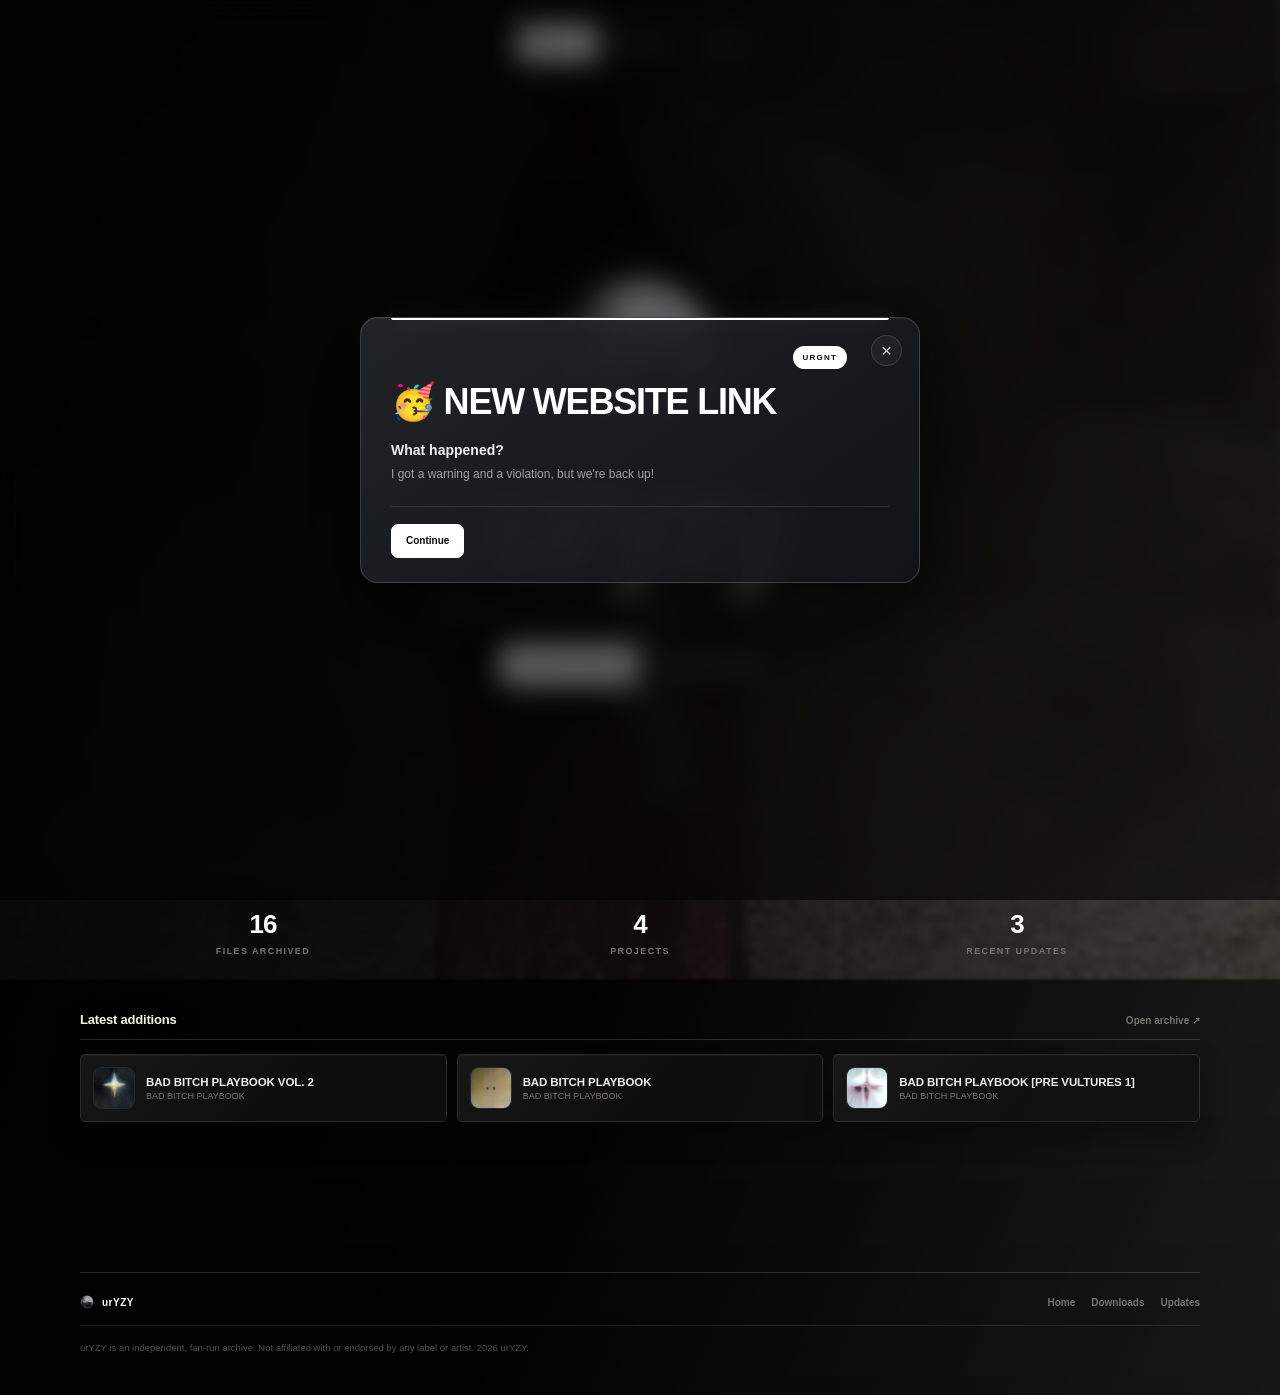
==== index.html @ e657fac7 "HOLD UP HIS WRITING IS FIRE? HOLD UP HIS WRITING IS FIRE?HOLD UP HIS WRITING IS FIRE?HOLD UP HIS WRI" ====
<!DOCTYPE html>
<html lang="en">
<head>
<meta charset="UTF-8">
<meta name="viewport" content="width=device-width,initial-scale=1">
<meta name="theme-color" content="#08090b">
<link rel="icon" type="image/png" href="/assets/NO_CIERTO_BESAME_MAMA.png">
<link rel="stylesheet" href="/theme.css">
<title>urYZY [HOME]</title>

<style>
/* ---- page-specific styles only; everything shared lives in theme.css ---- */

.hero{
  min-height:calc(100vh - var(--container-pad) - 90px);
  display:flex;
  align-items:center;
  justify-content:center;
  text-align:center;
}

.hero-inner{
  display:flex;
  flex-direction:column;
  align-items:center;
}

.logo-wrap{
  position:relative;
  width:170px;
  height:170px;
  display:grid;
  place-items:center;
  margin-bottom:34px;
}

.logo-wrap:before{
  content:"";
  position:absolute;
  width:125px;
  height:70px;
  border-radius:50%;
  background:rgba(255,255,255,.08);
  filter:blur(55px);
}

.logo{
  position:relative;
  z-index:2;
  width:100%;
  height:100%;
  object-fit:contain;
  filter:
    drop-shadow(0 28px 55px rgba(0,0,0,.62))
    drop-shadow(0 0 45px rgba(255,255,255,.055));
  animation:hero-float 6s ease-in-out infinite;
}

@keyframes hero-float{
  0%,100%{transform:translateY(0)}
  50%{transform:translateY(-7px)}
}

h1{
  margin:0;
  font-size:clamp(70px,11vw,126px);
  line-height:.78;
  letter-spacing:-7px;
  font-weight:700;
  text-transform:lowercase;
}

.subtitle{
  max-width:460px;
  margin:20px auto 0;
  color:#aaa69f;
  font-size:14px;
  line-height:1.65;
}

.actions{
  display:flex;
  gap:9px;
  margin-top:28px;
}

/* subtle stat strip beneath the fold — new, but same visual language */
.stats{
  display:grid;
  grid-template-columns:repeat(3,1fr);
  gap:11px;
  margin-top:64px;
  padding-top:34px;
  border-top:1px solid var(--line);
}

.stat{
  text-align:center;
}

.stat-value{
  font-size:26px;
  font-weight:700;
  letter-spacing:-1px;
}

.stat-label{
  margin-top:6px;
  color:var(--dim);
  font-size:9px;
  font-weight:700;
  letter-spacing:1.4px;
  text-transform:uppercase;
}

/* recently added strip */
.recent{
  margin-top:56px;
}

.recent-head{
  display:flex;
  align-items:baseline;
  justify-content:space-between;
  margin-bottom:14px;
}

.recent-title{
  font-size:13px;
  font-weight:700;
  letter-spacing:-.2px;
}

.recent-link{
  color:var(--dim);
  text-decoration:none;
  font-size:10px;
  font-weight:700;
  transition:color var(--dur-fast) ease;
}

.recent-link:hover{
  color:var(--text);
}

.recent-grid{
  display:grid;
  grid-template-columns:repeat(3,minmax(0,1fr));
  gap:10px;
}

.recent-item{
  display:flex;
  align-items:center;
  gap:11px;
  padding:12px;
  text-decoration:none;
  color:inherit;
}

.recent-icon{
  flex:0 0 auto;
  width:42px;
  height:42px;
  display:grid;
  place-items:center;
  border:1px solid rgba(255,255,255,.07);
  border-radius:9px;
  background:#181a1f;
  color:#707680;
  font-size:8px;
  font-weight:700;
  letter-spacing:.5px;
  overflow:hidden;
}

.recent-icon img{
  width:100%;
  height:100%;
  object-fit:cover;
  display:block;
}

.recent-info{
  min-width:0;
}

.recent-name{
  font-size:11.5px;
  font-weight:700;
  letter-spacing:-.1px;
  overflow:hidden;
  text-overflow:ellipsis;
  white-space:nowrap;
}

.recent-tag{
  margin-top:3px;
  color:var(--dim);
  font-size:9px;
}

/* homepage update modal */
.welcome-modal{
  position:fixed;
  inset:0;
  z-index:600;
  display:grid;
  place-items:center;
  padding:24px;
  background:rgba(0,0,0,.58);
  backdrop-filter:blur(14px) saturate(80%);
  -webkit-backdrop-filter:blur(14px) saturate(80%);
  opacity:0;
  visibility:hidden;
  pointer-events:none;
  transition:opacity var(--dur-base) ease,visibility var(--dur-base) ease;
}

.welcome-modal.is-visible{
  opacity:1;
  visibility:visible;
  pointer-events:auto;
}

.welcome-card{
  position:relative;
  width:min(560px,100%);
  padding:28px 30px 24px;
  border:1px solid rgba(255,255,255,.16);
  border-radius:18px;
  background:
    linear-gradient(145deg,rgba(255,255,255,.09),rgba(255,255,255,.025)),
    rgba(13,14,17,.94);
  box-shadow:0 30px 80px rgba(0,0,0,.62),inset 0 1px 0 rgba(255,255,255,.06);
  transform:translateY(12px) scale(.97);
  transition:transform var(--dur-slow) var(--ease-spring);
}

.welcome-card:before{
  content:"";
  position:absolute;
  top:0;
  left:30px;
  right:30px;
  height:2px;
  border-radius:0 0 4px 4px;
  background:#fff;
  box-shadow:0 0 22px rgba(255,255,255,.24);
}

.welcome-modal.is-visible .welcome-card{
  transform:translateY(0) scale(1);
}

.welcome-kicker{
  color:#aeb2b9;
  font-size:9px;
  font-weight:700;
  letter-spacing:2px;
  text-transform:uppercase;
}

.welcome-top{
  display:flex;
  align-items:center;
  justify-content:flex-end;
  gap:12px;
  padding-right:42px;
}

.welcome-badge{
  display:inline-flex;
  align-items:center;
  height:23px;
  padding:0 9px;
  border:1px solid rgba(255,255,255,.2);
  border-radius:999px;
  color:#090a0c;
  background:#fff;
  font-size:8px;
  font-weight:700;
  letter-spacing:1.2px;
}

.welcome-title{
  margin:16px 42px 0 0;
  color:#fff;
  font-size:clamp(28px,5vw,36px);
  line-height:.95;
  letter-spacing:-1.2px;
}

.welcome-copy{
  margin:22px 0 0;
  color:#f0f0f1;
  font-size:14px;
  font-weight:700;
}

.welcome-copy.secondary{
  margin-top:7px;
  color:#9da2ac;
  font-size:12px;
  font-weight:400;
  line-height:1.6;
}

.welcome-divider{
  height:1px;
  margin-top:22px;
  background:rgba(255,255,255,.1);
}

.welcome-footer{
  display:flex;
  align-items:center;
  justify-content:space-between;
  gap:14px;
  margin-top:17px;
}

.welcome-meta{
  color:#666c76;
  font-size:9px;
  font-weight:700;
  letter-spacing:1.1px;
  text-transform:uppercase;
}

.welcome-continue{
  height:34px;
  padding:0 14px;
  border:1px solid #fff;
  border-radius:7px;
  background:#fff;
  color:#080808;
  font-family:Arial,Helvetica,sans-serif;
  font-size:10px;
  font-weight:700;
  cursor:pointer;
  transition:background var(--dur-fast) ease,transform var(--dur-fast) ease;
}

.welcome-continue:hover{
  background:#dcdde0;
  transform:translateY(-1px);
}

.welcome-continue:focus-visible{
  outline:2px solid rgba(255,255,255,.7);
  outline-offset:3px;
}

.welcome-close{
  position:absolute;
  top:17px;
  right:17px;
  width:31px;
  height:31px;
  display:grid;
  place-items:center;
  border:1px solid rgba(255,255,255,.12);
  border-radius:50%;
  background:rgba(255,255,255,.045);
  color:#c9cbd0;
  font-family:Arial,Helvetica,sans-serif;
  font-size:19px;
  line-height:1;
  cursor:pointer;
  transition:background var(--dur-fast) ease,border-color var(--dur-fast) ease,color var(--dur-fast) ease,transform var(--dur-fast) ease;
}

.welcome-close:hover{
  border-color:rgba(255,255,255,.28);
  background:#fff;
  color:#080808;
  transform:rotate(90deg);
}

.welcome-close:focus-visible{
  outline:2px solid rgba(255,255,255,.7);
  outline-offset:3px;
}

@media(prefers-reduced-motion:reduce){
  .welcome-modal,.welcome-card,.welcome-close{
    transition:none;
  }
}

@media(max-width:760px){
  .recent-grid{
    grid-template-columns:1fr;
  }
}

@media(prefers-reduced-motion:reduce){
  .logo{animation:none}
}

@media(max-width:560px){
  .logo-wrap{
    width:125px;
    height:125px;
    margin-bottom:28px;
  }

  h1{
    font-size:58px;
    letter-spacing:-4px;
  }

  .subtitle{
    font-size:11px;
  }

  .actions{
    margin-top:23px;
    width:100%;
    flex-direction:column;
  }

  .actions .btn{
    width:100%;
  }

  .stats{
    margin-top:44px;
    padding-top:26px;
  }

  .stat-value{
    font-size:20px;
  }
}
</style>
</head>

<body data-page="home">

<nav class="nav">
  <div class="nav-slider"></div>
  <a href="/" class="active" data-page="home">Home</a>
  <a href="/downloads" data-page="downloads">Downloads</a>
  <a href="/updates" data-page="updates">Updates</a>
</nav>

<main class="container u-view">

  <section class="hero">
    <div class="hero-inner u-stagger">

      <div class="logo-wrap">
        <img class="logo" src="/assets/LOGO2.png" alt="urYZY" width="170" height="170">
      </div>

      <h1>urYZY</h1>

      <p class="subtitle">
        A living index of releases, recordings, and material from YEEZUS.
      </p>

      <div class="actions">
        <a class="btn primary" href="/downloads" data-page="downloads">
          Explore the archive
        </a>
        <a class="btn" href="/updates" data-page="updates">
          See what changed
        </a>
      </div>

    </div>
  </section>

  <section class="stats u-stagger" id="statsStrip">
    <div class="stat">
      <div class="stat-value" id="statFiles">—</div>
      <div class="stat-label">Files Archived</div>
    </div>
    <div class="stat">
      <div class="stat-value" id="statProjects">—</div>
      <div class="stat-label" id="statProjectsLabel">Projects</div>
    </div>
    <div class="stat">
      <div class="stat-value" id="statUpdates">—</div>
      <div class="stat-label">Recent Updates</div>
    </div>
  </section>

  <section class="recent u-stagger">
    <div class="recent-head">
      <div class="recent-title">Latest additions</div>
      <a class="recent-link" href="/downloads" data-page="downloads">Open archive <span aria-hidden="true">↗</span></a>
    </div>
    <div class="recent-grid" id="recentGrid"></div>
  </section>

</main>

<footer class="site-footer" id="siteFooter"></footer>

<div class="welcome-modal" id="welcomeModal" role="dialog" aria-modal="true" aria-labelledby="welcomeTitle" aria-describedby="welcomeDescription">
  <div class="welcome-card">
    <button class="welcome-close" id="welcomeClose" type="button" aria-label="Close update">&times;</button>
    <div class="welcome-top"><div class="welcome-badge">URGNT</div></div>
    <h2 class="welcome-title" id="welcomeTitle">🥳 NEW WEBSITE LINK</h2>
    <p class="welcome-copy" id="welcomeDescription">What happened?</p>
    <p class="welcome-copy secondary">I got a warning and a violation, but we're back up!</p>
    <div class="welcome-divider"></div>
    <div class="welcome-footer">
      <button class="welcome-continue" id="welcomeContinue" type="button">Continue</button>
    </div>
  </div>
</div>

<div class="route-veil" id="routeVeil">
  <div class="route-veil-ring"></div>
  <img class="route-veil-logo" id="routeVeilLogo" src="/assets/logo.png" alt="">
  <div class="route-veil-bar"><div class="route-veil-bar-fill"></div></div>
</div>

<script>
(function(){
"use strict";

var SHOW_WELCOME_CARD=true;
var welcomeModal=document.getElementById("welcomeModal");
var welcomeClose=document.getElementById("welcomeClose");
var welcomeContinue=document.getElementById("welcomeContinue");

function closeWelcome(){
  if(!welcomeModal)return;
  welcomeModal.classList.remove("is-visible");
  window.setTimeout(function(){welcomeModal.setAttribute("aria-hidden","true");},300);
}

if(welcomeModal&&SHOW_WELCOME_CARD){
  welcomeModal.setAttribute("aria-hidden","false");
  window.requestAnimationFrame(function(){welcomeModal.classList.add("is-visible");});
  welcomeClose.addEventListener("click",closeWelcome);
  welcomeContinue.addEventListener("click",closeWelcome);
  welcomeModal.addEventListener("click",function(event){
    if(event.target===welcomeModal)closeWelcome();
  });
  document.addEventListener("keydown",function(event){
    if(event.key==="Escape")closeWelcome();
  });
}else if(welcomeModal){
  welcomeModal.remove();
}

// same dataset shape as /downloads — kept minimal here since this page
// only needs it for the stat strip + recently-added preview.
var files=[
  {name:"BULLY [EARLY]",icon:"BULLYEARLY.png",project:"BULLY"},
  {name:"BULLY [FIRST]",icon:"BULLY1.png",project:"BULLY"},
  {name:"BULLY [SECOND]",icon:"BULLY2.png",project:"BULLY"},
  {name:"BULLY [THIRD]",icon:"BULLY3.png",project:"BULLY"},
  {name:"BULLY [IRKO]",icon:"NO_CIERTO_BESAME_MAMA.png",project:"BULLY"},
  {name:"BULLY [DIGITAL FIRST]",icon:"BULLYDG.png",project:"BULLY"},
  {name:"BULLY [LISTENING PARTY]",icon:"BULLYLP.png",project:"BULLY"},
  {name:"BULLY [PHYSICAL VERSION]",icon:"BULLYPV.png",project:"BULLY"},
  {name:"CUCK",icon:"CUCK.png",project:"WW3"},
  {name:"IN A PERFECT WORLD",icon:"IAPW.png",project:"WW3"},
  {name:"IN A PERFECT WORLD [EARLY]",icon:"IAPWE.png",project:"WW3"},
  {name:"WW3",icon:"WW3.png",project:"WW3"},
  {name:"WAR",icon:"WAR.jpg",project:"WAR"},
  {name:"BAD BITCH PLAYBOOK [PRE VULTURES 1]",icon:"BADBITCHPLAYBOOKPREVULTURES1.png",project:"BAD BITCH PLAYBOOK"},
  {name:"BAD BITCH PLAYBOOK",icon:"BADBITCHPLAYBOOK.png",project:"BAD BITCH PLAYBOOK"},
  {name:"BAD BITCH PLAYBOOK VOL. 2",icon:"BADBITCHPLAYBOOK2.png",project:"BAD BITCH PLAYBOOK"}
];

function escapeHTML(value){
  return String(value==null?"":value).replace(/[&<>"']/g,function(ch){
    return ({"&":"&amp;","<":"&lt;",">":"&gt;",'"':"&quot;","'":"&#039;"})[ch];
  });
}

var projectCount=new Set(files.map(function(f){return f.project;})).size;

document.getElementById("statFiles").textContent=files.length;
document.getElementById("statProjects").textContent=projectCount;
document.getElementById("statProjectsLabel").textContent=
  projectCount===1?"Project":"Projects";
document.getElementById("statUpdates").textContent=3;

var recent=files.slice(-3).reverse();

document.getElementById("recentGrid").innerHTML=recent.map(function(file){
  return ''+
    '<a class="recent-item surface-card" href="/downloads" data-page="downloads">'+
      '<div class="recent-icon">'+
        '<img src="/assets/'+escapeHTML(file.icon)+'" alt="" '+
          'onerror="this.style.display=\'none\';this.parentElement.textContent=\'ZIP\'">'+
      '</div>'+
      '<div class="recent-info">'+
        '<div class="recent-name">'+escapeHTML(file.name)+'</div>'+
        '<div class="recent-tag">'+escapeHTML(file.project)+'</div>'+
      '</div>'+
    '</a>';
}).join("");
})();
</script>
<script src="/footer.js"></script>
<script src="/transitions.js"></script>
<script src="/ambient-background.js"></script>
</body>
</html>
---- theme.css ----
/* ==========================================================================
  urYZY — shared theme
  Archive interface shared by every page.
   ========================================================================== */

@font-face{
  font-family:Yeezy;
  src:url("/fonts/yeezy_tstar-regular-webfont.woff") format("woff");
  font-weight:400;
  font-display:swap;
}
@font-face{
  font-family:Yeezy;
  src:url("/fonts/yeezy_tstar-bold-webfont.woff") format("woff");
  font-weight:700;
  font-display:swap;
}

@font-face{
  font-family:AwesomePolar;
  src:url("/assets/AwesomeBi_polar-Regular.otf") format("opentype");
  font-weight:400;
  font-display:swap;
}

@font-face{
  font-family:OldEnglish;
  src:local("Old English Text MT"),local("UnifrakturCook");
  font-weight:400;
}

:root{
  /* — core palette (unchanged) — */
  --bg:#08090b;
  --surface:#101216;
  --surface2:#15171c;
  --line:rgba(255,255,255,.075);
  --line-strong:rgba(255,255,255,.14);
  --text:#f5f5f6;
  --muted:#858b95;
  --dim:#5e646e;
  --dimmer:#4a4f57;

  /* — derived tokens, used consistently everywhere now — */
  --radius-sm:7px;
  --radius-md:10px;
  --radius-lg:14px;
  --radius-xl:18px;

  --ease-out:cubic-bezier(.16,1,.3,1);
  --ease-in-out:cubic-bezier(.65,0,.35,1);
  --ease-spring:cubic-bezier(.22,1,.36,1);

  --dur-fast:.18s;
  --dur-base:.28s;
  --dur-slow:.5s;

  --shadow-sm:0 8px 24px rgba(0,0,0,.28);
  --shadow-md:0 20px 45px rgba(0,0,0,.32);
  --shadow-lg:0 30px 70px rgba(0,0,0,.45);

  --nav-h:47px;
  --container-pad:145px;

  color-scheme:dark;
}

*,*:before,*:after{
  box-sizing:border-box;
}

html{
  scroll-behavior:smooth;
}

html,body{
  height:100%;
}

body{
  margin:0;
  min-height:100vh;
  background:
    radial-gradient(circle at 50% -15%,rgba(255,255,255,.07),transparent 32rem),
    radial-gradient(circle at 0 60%,rgba(255,255,255,.018),transparent 28rem),
    radial-gradient(circle at 100% 75%,rgba(255,255,255,.015),transparent 30rem),
    var(--bg);
  color:var(--text);
  font-family:Arial,Helvetica,sans-serif;
  -webkit-font-smoothing:antialiased;
  -moz-osx-font-smoothing:grayscale;
}

/* faint grid backdrop, shared across all pages */
body:before{
  content:"";
  position:fixed;
  inset:0;
  pointer-events:none;
  z-index:0;
  background:
    linear-gradient(rgba(255,255,255,.012) 1px,transparent 1px),
    linear-gradient(90deg,rgba(255,255,255,.012) 1px,transparent 1px);
  background-size:80px 80px;
  mask-image:linear-gradient(to bottom,rgba(0,0,0,.7),transparent 76%);
  -webkit-mask-image:linear-gradient(to bottom,rgba(0,0,0,.7),transparent 76%);
  opacity:.3;
}

body:after{
  content:"";
  position:fixed;
  inset:-12%;
  z-index:0;
  pointer-events:none;
  background:
    radial-gradient(circle at 18% 26%,rgba(255,255,255,.035),transparent 24%),
    radial-gradient(circle at 82% 72%,rgba(132,116,95,.035),transparent 28%);
  opacity:.8;
  transform:translate3d(0,0,0) scale(1);
  animation:ambient-drift 24s var(--ease-in-out) infinite alternate;
  will-change:transform;
}

.ambient-art{
  position:fixed;
  inset:-5%;
  z-index:0;
  pointer-events:none;
  opacity:0;
  background-position:center;
  background-size:cover;
  background-repeat:no-repeat;
  filter:grayscale(.55) saturate(.72) contrast(.92) blur(1px);
  transform:scale(1.04);
  transition:opacity 1.8s var(--ease-in-out),filter 1.8s ease;
  will-change:opacity;
}

.ambient-art.is-ready.is-current{
  opacity:.34;
}

.ambient-art.is-current{
  animation:ambient-art-breathe 12s var(--ease-in-out) both;
}

@keyframes ambient-art-breathe{
  from{transform:scale(1.04) translate3d(-.5%,0,0);}
  to{transform:scale(1.08) translate3d(.5%,-.5%,0);}
}

@keyframes ambient-drift{
  from{transform:translate3d(-1.5%,1%,0) scale(1);}
  to{transform:translate3d(1.5%,-1%,0) scale(1.04);}
}

/* ==========================================================================
   Page entrance choreography
   .u-view is the single element that fades/scales in per page.
   Driven by JS adding [data-state] — see transitions.js
   ========================================================================== */

.u-view{
  opacity:0;
  transform:translateY(10px) scale(.99);
}

body[data-state="enter"] .u-view{
  transition:
    opacity var(--dur-slow) var(--ease-out),
    transform var(--dur-slow) var(--ease-out);
}

body[data-state="ready"] .u-view,
body[data-state="enter"].is-in .u-view{
  opacity:1;
  transform:translateY(0) scale(1);
}

body[data-state="leave"] .u-view{
  transition:
    opacity var(--dur-base) var(--ease-in-out),
    transform var(--dur-base) var(--ease-in-out);
  opacity:0;
  transform:translateY(-6px) scale(.985);
}

/* stagger children of .u-view that opt in */
.u-stagger > *{
  opacity:0;
  transform:translateY(8px);
  transition:
    opacity var(--dur-slow) var(--ease-out),
    transform var(--dur-slow) var(--ease-out);
}
body.is-in .u-stagger > *{
  opacity:1;
  transform:translateY(0);
}
.u-stagger > *:nth-child(1){transition-delay:.02s}
.u-stagger > *:nth-child(2){transition-delay:.07s}
.u-stagger > *:nth-child(3){transition-delay:.12s}
.u-stagger > *:nth-child(4){transition-delay:.17s}
.u-stagger > *:nth-child(5){transition-delay:.22s}
.u-stagger > *:nth-child(n+6){transition-delay:.26s}

@media(prefers-reduced-motion:reduce){
  .u-view,.u-stagger > *{
    transition:none !important;
    opacity:1 !important;
    transform:none !important;
  }
}

/* ==========================================================================
   Nav — identical on every page
   ========================================================================== */

.nav{
  position:fixed;
  top:20px;
  left:50%;
  z-index:200;
  transform:translateX(-50%);
  display:flex;
  gap:3px;
  padding:5px;
  border:1px solid rgba(255,255,255,.085);
  border-radius:var(--radius-lg);
  background:rgba(12,13,16,.78);
  backdrop-filter:blur(24px) saturate(150%);
  -webkit-backdrop-filter:blur(24px) saturate(150%);
  box-shadow:var(--shadow-sm),inset 0 1px 0 rgba(255,255,255,.035);
}

.nav-slider{
  position:absolute;
  top:5px;
  bottom:5px;
  left:-6px;
  width:0;
  border-radius:9px;
  background:rgba(255,255,255,.095);
  transition:transform var(--dur-base) var(--ease-spring),width var(--dur-base) var(--ease-spring);
  pointer-events:none;
}

.nav a{
  position:relative;
  z-index:2;
  height:35px;
  min-width:78px;
  display:flex;
  align-items:center;
  justify-content:center;
  padding:0 14px;
  border-radius:9px;
  color:#747a84;
  text-decoration:none;
  font-size:12px;
  font-weight:700;
  transition:color var(--dur-fast) ease;
  -webkit-tap-highlight-color:transparent;
}

.nav a:hover{
  color:#fff;
}

.nav a.active{
  color:#fff;
}

.nav a:active{
  transform:scale(.95);
}

/* ==========================================================================
   Shared layout primitives
   ========================================================================== */

.container{
  position:relative;
  z-index:1;
  width:min(1120px,calc(100% - 36px));
  margin:auto;
  padding:var(--container-pad) 0 90px;
}

.kicker{
  margin-bottom:12px;
  color:#686e77;
  font-size:9px;
  font-weight:700;
  letter-spacing:2px;
  text-transform:uppercase;
}

/* buttons */
.btn{
  height:42px;
  display:inline-flex;
  align-items:center;
  justify-content:center;
  gap:7px;
  padding:0 17px;
  border:1px solid rgba(255,255,255,.11);
  border-radius:var(--radius-md);
  background:rgba(255,255,255,.035);
  color:#d8d9dc;
  text-decoration:none;
  font-family:inherit;
  font-size:11px;
  font-weight:700;
  cursor:pointer;
  transition:
    transform var(--dur-fast) var(--ease-out),
    background var(--dur-fast) ease,
    border-color var(--dur-fast) ease,
    box-shadow var(--dur-fast) ease;
}

.btn:hover{
  transform:translateY(-2px);
  background:rgba(255,255,255,.08);
  border-color:rgba(255,255,255,.2);
  box-shadow:var(--shadow-sm);
}

.btn:active{
  transform:translateY(0) scale(.97);
}

.btn.primary{
  background:#e7e7e9;
  border-color:#e7e7e9;
  color:#090a0c;
}

.btn.primary:hover{
  background:#fff;
  border-color:#fff;
}

/* card surface used by file rows / update rows / anything boxed */
.surface-card{
  position:relative;
  border:1px solid var(--line);
  border-radius:var(--radius-lg);
  background:
    linear-gradient(145deg,rgba(255,255,255,.026),rgba(255,255,255,.006)),
    var(--surface);
  transition:
    transform var(--dur-base) var(--ease-spring),
    border-color var(--dur-fast) ease,
    background var(--dur-fast) ease,
    box-shadow var(--dur-base) ease;
}

.surface-card:hover{
  transform:translateY(-3px);
  border-color:rgba(255,255,255,.14);
  background:
    linear-gradient(145deg,rgba(255,255,255,.04),rgba(255,255,255,.008)),
    var(--surface2);
  box-shadow:var(--shadow-md);
}

/* ==========================================================================
   Route transition overlay — logo-morph cross fade
   ========================================================================== */

.route-veil{
  position:fixed;
  inset:0;
  z-index:999;
  display:flex;
  align-items:center;
  justify-content:center;
  background:var(--bg);
  opacity:0;
  visibility:hidden;
  pointer-events:none;
}

.route-veil.is-active{
  opacity:1;
  visibility:visible;
  pointer-events:auto;
}

.route-veil-logo{
  width:min(220px,46vw);
  height:min(220px,46vw);
  object-fit:contain;
  opacity:0;
  transform:scale(.8) translateY(6px);
  filter:
    drop-shadow(0 28px 55px rgba(0,0,0,.65))
    drop-shadow(0 0 55px rgba(255,255,255,.07));
}

.route-veil.is-shown .route-veil-logo{
  opacity:1;
  transform:scale(1) translateY(0);
  transition:
    opacity .4s var(--ease-out),
    transform .55s var(--ease-spring);
}

.route-veil.is-fading .route-veil-logo{
  opacity:0;
  transform:scale(1.06) translateY(-4px);
  transition:
    opacity .32s var(--ease-in-out),
    transform .4s var(--ease-in-out);
}

.route-veil-ring{
  position:absolute;
  width:min(260px,52vw);
  height:min(260px,52vw);
  border-radius:50%;
  border:1px solid rgba(255,255,255,.08);
  opacity:0;
  transform:scale(.6);
}

.route-veil.is-shown .route-veil-ring{
  opacity:1;
  transform:scale(1);
  transition:
    opacity .5s var(--ease-out) .05s,
    transform .7s var(--ease-spring) .05s;
}

.route-veil-bar{
  position:absolute;
  bottom:calc(50% - min(220px,46vw)/2 - 30px);
  left:50%;
  transform:translateX(-50%);
  width:120px;
  height:2px;
  border-radius:2px;
  background:rgba(255,255,255,.08);
  overflow:hidden;
}

.route-veil-bar-fill{
  height:100%;
  width:0%;
  background:rgba(255,255,255,.75);
  border-radius:2px;
  transition:width .78s var(--ease-in-out);
}

.route-veil.is-shown .route-veil-bar-fill{
  width:100%;
}

@media(prefers-reduced-motion:reduce){
  body:after,
  .ambient-art,
  .route-veil,.route-veil-logo,.route-veil-ring,.route-veil-bar-fill{
    transition:none !important;
  }
}

/* ==========================================================================
   Toast
   ========================================================================== */

.toast{
  position:fixed;
  left:50%;
  bottom:25px;
  z-index:500;
  transform:translate(-50%,20px);
  display:flex;
  align-items:center;
  gap:8px;
  padding:11px 16px;
  border:1px solid rgba(255,255,255,.1);
  border-radius:var(--radius-md);
  background:rgba(15,16,20,.9);
  backdrop-filter:blur(20px);
  -webkit-backdrop-filter:blur(20px);
  box-shadow:var(--shadow-md);
  color:#eee;
  font-size:11px;
  font-weight:700;
  opacity:0;
  visibility:hidden;
  pointer-events:none;
  transition:
    opacity var(--dur-base) ease,
    transform var(--dur-slow) var(--ease-spring),
    visibility var(--dur-base) ease;
}

.toast.show{
  opacity:1;
  visibility:visible;
  transform:translate(-50%,0);
}

/* ==========================================================================
   Focus states — keyboard accessibility across nav, buttons, chips, cards
   ========================================================================== */

.nav a:focus-visible,
.btn:focus-visible,
.chip:focus-visible,
.sort-select:focus-visible,
.download:focus-visible,
.share:focus-visible,
.showmore:focus-visible,
input:focus-visible{
  outline:2px solid rgba(255,255,255,.55);
  outline-offset:2px;
  border-radius:8px;
}

a:focus:not(:focus-visible),
button:focus:not(:focus-visible){
  outline:none;
}

/* ==========================================================================
   Footer — shared across all pages
   ========================================================================== */

.site-footer{
  position:relative;
  z-index:1;
  width:min(1120px,calc(100% - 36px));
  margin:60px auto 0;
  padding:22px 0 40px;
  border-top:1px solid var(--line);
  display:flex;
  align-items:center;
  justify-content:space-between;
  gap:16px;
  flex-wrap:wrap;
  color:var(--dim);
  font-size:10px;
}

.site-footer .foot-brand{
  display:flex;
  align-items:center;
  gap:8px;
  font-weight:700;
  letter-spacing:.5px;
  color:var(--muted);
}

.site-footer .foot-dot{
  width:5px;
  height:5px;
  border-radius:50%;
  background:#4c525b;
}

.site-footer .foot-links{
  display:flex;
  gap:16px;
}

.site-footer .foot-links a{
  color:var(--dim);
  text-decoration:none;
  font-weight:700;
  transition:color var(--dur-fast) ease;
}

.site-footer .foot-links a:hover{
  color:var(--text);
}

.site-footer .foot-disclaimer{
  width:100%;
  padding-top:14px;
  border-top:1px solid var(--line);
  color:var(--dimmer);
  font-size:9.5px;
  line-height:1.6;
}

@media(max-width:560px){
  .site-footer{
    padding:18px 0 32px;
    font-size:9.5px;
  }
}

/* ==========================================================================
   Responsive shared rules
   ========================================================================== */

@media(max-width:560px){
  :root{
    --container-pad:105px;
  }

  .nav{
    top:12px;
  }

  .nav a{
    height:33px;
    min-width:70px;
    padding:0 10px;
    font-size:11px;
  }

  .container{
    width:calc(100% - 24px);
  }

  .nav{
    max-width:calc(100% - 24px);
    overflow-x:auto;
    scrollbar-width:none;
  }

  .nav::-webkit-scrollbar{
    display:none;
  }

  .btn{
    height:39px;
    padding:0 14px;
  }
}

/* BULLY archive direction */
:root{
  --bg:#080808;
  --surface:rgba(18,18,18,.86);
  --surface2:rgba(28,28,28,.92);
  --line:rgba(255,255,255,.1);
  --line-strong:rgba(255,255,255,.2);
  --text:#f0eee8;
  --muted:#a7a39d;
  --dim:#77736d;
  --dimmer:#55514c;
  --accent:#fff;
  --accent-soft:rgba(255,255,255,.08);
  --shadow-sm:0 10px 28px rgba(0,0,0,.42);
  --shadow-md:0 22px 48px rgba(0,0,0,.58);
  color-scheme:dark;
}

body{
  background:
    linear-gradient(112deg,rgba(0,0,0,.98) 0%,rgba(0,0,0,.8) 40%,rgba(255,255,255,.08) 100%),
    linear-gradient(180deg,rgba(0,0,0,.18),rgba(0,0,0,.94)),
    url("/assets/BULLYLP.png") center / cover fixed;
}

body:before{
  background:
    linear-gradient(rgba(255,255,255,.018) 1px,transparent 1px),
    linear-gradient(90deg,rgba(255,255,255,.018) 1px,transparent 1px);
  background-size:72px 72px;
  opacity:.38;
  mask-image:linear-gradient(to bottom,rgba(0,0,0,.75),transparent 84%);
  -webkit-mask-image:linear-gradient(to bottom,rgba(0,0,0,.75),transparent 84%);
}

body:after{
  display:none;
}

.nav{
  border-color:rgba(255,255,255,.18);
  border-radius:5px;
  background:rgba(9,13,8,.86);
  box-shadow:0 12px 30px rgba(0,0,0,.48),inset 0 1px 0 rgba(255,255,255,.06);
}

.nav-slider{
  left:5px;
  border-radius:2px;
  background:#fff;
  box-shadow:0 0 24px rgba(255,255,255,.16);
}

.nav a{
  border-radius:2px;
  color:#85817b;
  font-family:Arial,Helvetica,sans-serif;
}

.nav a:hover,
.nav a.active{
  color:#080808;
}

.container h1,
.container h2,
.heading h1,
.page-title,
.recent-title,
.stat-value{
  font-family:Arial,Helvetica,sans-serif;
  color:#f4f5e9;
  text-shadow:0 5px 25px rgba(0,0,0,.55);
}

.hero h1,
.site-footer .foot-brand{
  font-family:Arial,Helvetica,sans-serif;
}

.hero h1{
  font-size:clamp(70px,11vw,126px);
  letter-spacing:-7px;
  line-height:.78;
  text-transform:lowercase;
}

.hero .kicker{
  display:inline-flex;
  align-items:center;
  gap:8px;
  color:#fff;
  letter-spacing:2.6px;
}

.hero .kicker:before{
  content:"";
  width:22px;
  height:1px;
  background:#fff;
  box-shadow:0 0 12px rgba(255,255,255,.4);
}

.kicker{
  color:#fff;
}

.btn,
.chip,
.sort-select,
.search input,
.showmore{
  border-color:rgba(255,255,255,.14);
  border-radius:3px;
  background:rgba(20,20,20,.8);
  color:#dedbd4;
  font-family:Arial,Helvetica,sans-serif;
}

.btn:hover,
.chip:hover,
.sort-select:hover,
.search input:focus,
.showmore:hover{
  border-color:rgba(255,255,255,.72);
  background:rgba(255,255,255,.12);
  color:#fff;
}

.btn.primary,
.chip.active{
  border-color:#fff;
  background:#fff;
  color:#080808;
  box-shadow:0 0 0 4px rgba(255,255,255,.08),0 10px 28px rgba(0,0,0,.28);
}

.btn.primary:hover,
.chip.active:hover{
  border-color:#fff;
  background:#fff;
  color:#080808;
}

.surface-card{
  border-color:rgba(255,255,255,.11);
  border-radius:5px;
  background:
    linear-gradient(135deg,rgba(255,255,255,.035),transparent 55%),
    rgba(17,17,17,.88);
  box-shadow:0 12px 30px rgba(0,0,0,.3),inset 0 1px 0 rgba(255,255,255,.035);
  backdrop-filter:none;
  -webkit-backdrop-filter:none;
}

.surface-card:hover{
  border-color:rgba(255,255,255,.55);
  background:
    linear-gradient(135deg,rgba(255,255,255,.1),transparent 55%),
    rgba(25,25,25,.94);
  box-shadow:0 18px 42px rgba(0,0,0,.48);
}

.heading,
.page-head{
  border-bottom-color:rgba(255,255,255,.14);
}

.heading-logo,
.logo-area img{
  filter:grayscale(1) contrast(1.2) drop-shadow(0 18px 32px rgba(0,0,0,.65));
}

.icon,
.recent-icon{
  border-color:rgba(255,255,255,.12);
  border-radius:3px;
  background:#0d0d0d;
}

.name,
.update-title,
.recent-name{
  color:#f0eee8;
  font-family:Arial,Helvetica,sans-serif;
}

.description,
.update-description,
.page-subtitle,
.subtitle{
  color:#aaa69f;
}

.stats{
  border-top-color:rgba(255,255,255,.18);
}

.stat-value{
  color:#fff;
}

.recent-head{
  border-bottom:1px solid rgba(255,255,255,.16);
  padding-bottom:12px;
}

.recent-link{
  color:#fff;
}

.recent-icon{
  box-shadow:inset 0 0 0 1px rgba(255,255,255,.08);
}

.type,
.update-tag,
.li-tag{
  border-color:rgba(255,255,255,.25);
  border-radius:3px;
  background:var(--accent-soft);
  color:#f4f4f1;
}

.download,
.share{
  border-radius:3px;
  font-family:Arial,Helvetica,sans-serif;
}

.download{
  border-color:#fff;
  background:#fff;
  color:#080808;
}

.download:hover{
  background:#dedede;
}

.share{
  border-color:rgba(255,255,255,.14);
  background:rgba(255,255,255,.04);
  color:#dedbd4;
}

.preview-contents-inner{
  border-top-color:rgba(255,255,255,.12);
}

.preview-row{
  color:#aaa69f;
}

.toast{
  border-color:rgba(255,255,255,.2);
  border-radius:3px;
  background:rgba(15,15,15,.94);
  color:#f0eee8;
}

.site-footer{
  border-top-color:rgba(255,255,255,.14);
}

.site-footer .foot-links a:hover,
.site-footer .foot-brand{
  color:#fff;
}

.route-veil{
  overflow:hidden;
  background:
    linear-gradient(115deg,rgba(0,0,0,.98),rgba(0,0,0,.78) 48%,rgba(255,255,255,.08)),
    url("/assets/BULLYLP.png") center / cover;
}

.route-veil:before{
  content:"";
  position:absolute;
  inset:0;
  background:linear-gradient(90deg,transparent,rgba(255,255,255,.1),transparent);
  transform:translateX(-100%);
  opacity:0;
}

.route-veil.is-active:before{
  opacity:1;
  animation:veil-sweep .9s var(--ease-out) both;
}

@keyframes veil-sweep{
  to{
    transform:translateX(100%);
  }
}

.route-veil-logo{
  transform:scale(.72) rotate(-8deg);
  filter:grayscale(1) contrast(1.25) blur(7px) drop-shadow(0 28px 55px rgba(0,0,0,.72));
}

.route-veil.is-shown .route-veil-logo{
  transform:scale(1) rotate(0deg);
  filter:grayscale(1) contrast(1.25) blur(0) drop-shadow(0 28px 55px rgba(0,0,0,.72));
}

.route-veil.is-fading .route-veil-logo{
  transform:scale(1.08) rotate(4deg);
  filter:grayscale(1) contrast(1.25) blur(5px) drop-shadow(0 28px 55px rgba(0,0,0,.72));
}

.route-veil-ring{
  border-color:rgba(255,255,255,.18);
  box-shadow:0 0 0 1px rgba(0,0,0,.35),0 0 80px rgba(255,255,255,.06);
}

.route-veil-bar{
  height:1px;
  background:rgba(255,255,255,.16);
}

.route-veil-bar-fill{
  background:#fff;
}
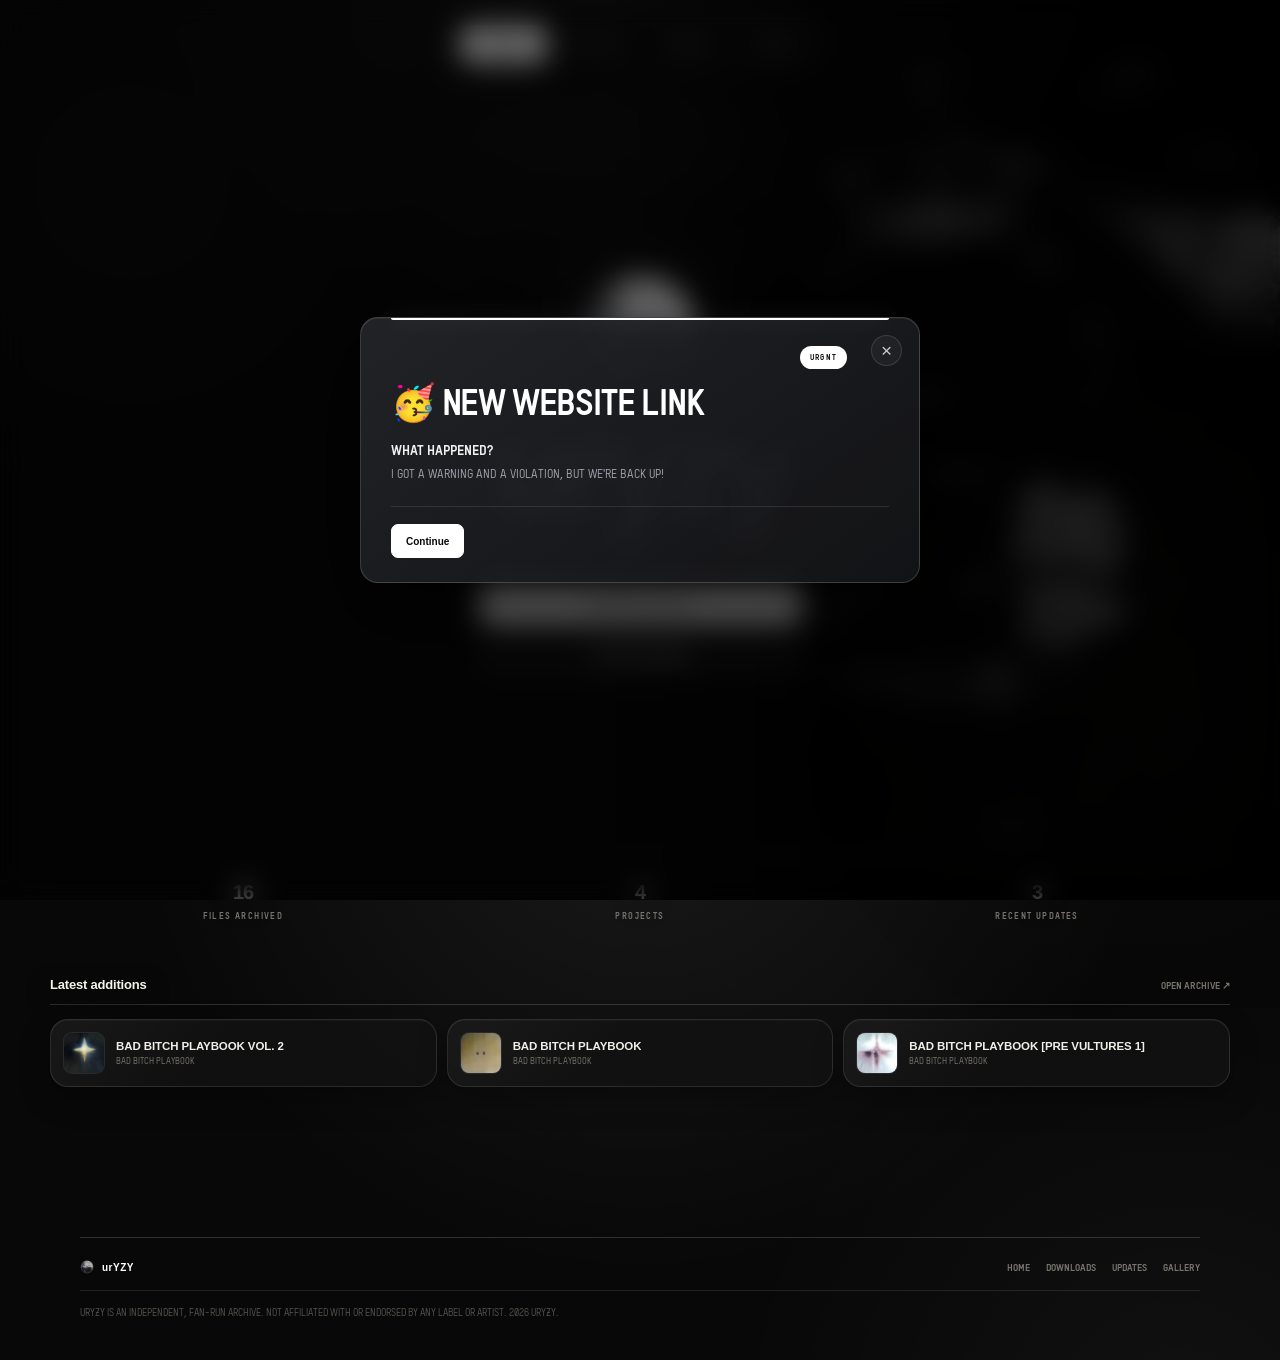
==== commit ac4d433b: "HOLD UP HIS WRITING IS FIRE? HOLD UP HIS WRITING IS FIRE?HOLD UP HIS WRITING IS FIRE?HOLD UP HIS WRI" ====
--- a/index.html
+++ b/index.html
@@ -400,6 +400,46 @@
 }
 
 @media(max-width:560px){
+  .hero{
+    min-height:auto;
+    padding:20px 0 8px;
+  }
+
+  .logo-wrap{
+    width:132px;
+    height:132px;
+    margin-bottom:27px;
+  }
+
+  h1{
+    font-size:clamp(58px,19vw,86px);
+    letter-spacing:-5px;
+  }
+
+  .subtitle{
+    max-width:330px;
+    font-size:12px;
+  }
+
+  .actions{
+    width:100%;
+    flex-direction:column;
+    gap:8px;
+  }
+
+  .actions .btn{
+    width:100%;
+  }
+
+  .stats{
+    margin-top:45px;
+    padding-top:25px;
+  }
+
+  .recent-grid{
+    grid-template-columns:1fr;
+  }
+}
   .logo-wrap{
     width:125px;
     height:125px;
@@ -444,6 +484,7 @@
   <a href="/" class="active" data-page="home">Home</a>
   <a href="/downloads" data-page="downloads">Downloads</a>
   <a href="/updates" data-page="updates">Updates</a>
+  <a href="/gallery.html" data-page="gallery">Gallery</a>
 </nav>
 
 <main class="container u-view">
@@ -604,6 +645,5 @@
 </script>
 <script src="/footer.js"></script>
 <script src="/transitions.js"></script>
-<script src="/ambient-background.js"></script>
 </body>
 </html>
--- a/theme.css
+++ b/theme.css
@@ -42,10 +42,10 @@
   --dimmer:#4a4f57;
 
   /* — derived tokens, used consistently everywhere now — */
-  --radius-sm:7px;
-  --radius-md:10px;
-  --radius-lg:14px;
-  --radius-xl:18px;
+  --radius-sm:9px;
+  --radius-md:13px;
+  --radius-lg:18px;
+  --radius-xl:24px;
 
   --ease-out:cubic-bezier(.16,1,.3,1);
   --ease-in-out:cubic-bezier(.65,0,.35,1);
@@ -60,7 +60,7 @@
   --shadow-lg:0 30px 70px rgba(0,0,0,.45);
 
   --nav-h:47px;
-  --container-pad:145px;
+  --container-pad:132px;
 
   color-scheme:dark;
 }
@@ -86,7 +86,7 @@
     radial-gradient(circle at 100% 75%,rgba(255,255,255,.015),transparent 30rem),
     var(--bg);
   color:var(--text);
-  font-family:Arial,Helvetica,sans-serif;
+  font-family:Yeezy,Arial,Helvetica,sans-serif;
   -webkit-font-smoothing:antialiased;
   -moz-osx-font-smoothing:grayscale;
 }
@@ -122,34 +122,6 @@
   will-change:transform;
 }
 
-.ambient-art{
-  position:fixed;
-  inset:-5%;
-  z-index:0;
-  pointer-events:none;
-  opacity:0;
-  background-position:center;
-  background-size:cover;
-  background-repeat:no-repeat;
-  filter:grayscale(.55) saturate(.72) contrast(.92) blur(1px);
-  transform:scale(1.04);
-  transition:opacity 1.8s var(--ease-in-out),filter 1.8s ease;
-  will-change:opacity;
-}
-
-.ambient-art.is-ready.is-current{
-  opacity:.34;
-}
-
-.ambient-art.is-current{
-  animation:ambient-art-breathe 12s var(--ease-in-out) both;
-}
-
-@keyframes ambient-art-breathe{
-  from{transform:scale(1.04) translate3d(-.5%,0,0);}
-  to{transform:scale(1.08) translate3d(.5%,-.5%,0);}
-}
-
 @keyframes ambient-drift{
   from{transform:translate3d(-1.5%,1%,0) scale(1);}
   to{transform:translate3d(1.5%,-1%,0) scale(1.04);}
@@ -219,15 +191,15 @@
 
 .nav{
   position:fixed;
-  top:20px;
+  top:18px;
   left:50%;
   z-index:200;
   transform:translateX(-50%);
   display:flex;
-  gap:3px;
-  padding:5px;
+  gap:2px;
+  padding:6px;
   border:1px solid rgba(255,255,255,.085);
-  border-radius:var(--radius-lg);
+  border-radius:var(--radius-xl);
   background:rgba(12,13,16,.78);
   backdrop-filter:blur(24px) saturate(150%);
   -webkit-backdrop-filter:blur(24px) saturate(150%);
@@ -236,11 +208,12 @@
 
 .nav-slider{
   position:absolute;
-  top:5px;
-  bottom:5px;
-  left:-6px;
+  z-index:1;
+  top:6px;
+  bottom:6px;
+  left:0;
   width:0;
-  border-radius:9px;
+  border-radius:16px;
   background:rgba(255,255,255,.095);
   transition:transform var(--dur-base) var(--ease-spring),width var(--dur-base) var(--ease-spring);
   pointer-events:none;
@@ -249,16 +222,17 @@
 .nav a{
   position:relative;
   z-index:2;
-  height:35px;
-  min-width:78px;
+  height:38px;
+  min-width:88px;
   display:flex;
   align-items:center;
   justify-content:center;
-  padding:0 14px;
-  border-radius:9px;
+  padding:0 16px;
+  border-radius:14px;
   color:#747a84;
   text-decoration:none;
-  font-size:12px;
+  font-size:11px;
+  letter-spacing:.2px;
   font-weight:700;
   transition:color var(--dur-fast) ease;
   -webkit-tap-highlight-color:transparent;
@@ -283,7 +257,7 @@
 .container{
   position:relative;
   z-index:1;
-  width:min(1120px,calc(100% - 36px));
+  width:min(1180px,calc(100% - 40px));
   margin:auto;
   padding:var(--container-pad) 0 90px;
 }
@@ -352,19 +326,23 @@
     linear-gradient(145deg,rgba(255,255,255,.026),rgba(255,255,255,.006)),
     var(--surface);
   transition:
-    transform var(--dur-base) var(--ease-spring),
+    transform .34s var(--ease-out),
     border-color var(--dur-fast) ease,
     background var(--dur-fast) ease,
     box-shadow var(--dur-base) ease;
 }
 
 .surface-card:hover{
-  transform:translateY(-3px);
+  transform:translateY(-1px);
   border-color:rgba(255,255,255,.14);
   background:
     linear-gradient(145deg,rgba(255,255,255,.04),rgba(255,255,255,.008)),
     var(--surface2);
   box-shadow:var(--shadow-md);
+}
+
+.file.surface-card:hover{
+  transform:none;
 }
 
 /* ==========================================================================
@@ -382,12 +360,18 @@
   opacity:0;
   visibility:hidden;
   pointer-events:none;
+  transition:
+    opacity .42s var(--ease-in-out),
+    visibility 0s linear .42s;
 }
 
 .route-veil.is-active{
   opacity:1;
   visibility:visible;
   pointer-events:auto;
+  transition:
+    opacity .42s var(--ease-out),
+    visibility 0s linear 0s;
 }
 
 .route-veil-logo{
@@ -461,8 +445,8 @@
 
 @media(prefers-reduced-motion:reduce){
   body:after,
-  .ambient-art,
   .route-veil,.route-veil-logo,.route-veil-ring,.route-veil-bar-fill{
+    animation:none !important;
     transition:none !important;
   }
 }
@@ -601,7 +585,7 @@
 
 @media(max-width:560px){
   :root{
-    --container-pad:105px;
+    --container-pad:92px;
   }
 
   .nav{
@@ -609,14 +593,14 @@
   }
 
   .nav a{
-    height:33px;
-    min-width:70px;
-    padding:0 10px;
+    height:34px;
+    min-width:76px;
+    padding:0 11px;
     font-size:11px;
   }
 
   .container{
-    width:calc(100% - 24px);
+    width:calc(100% - 28px);
   }
 
   .nav{
@@ -655,9 +639,8 @@
 
 body{
   background:
-    linear-gradient(112deg,rgba(0,0,0,.98) 0%,rgba(0,0,0,.8) 40%,rgba(255,255,255,.08) 100%),
-    linear-gradient(180deg,rgba(0,0,0,.18),rgba(0,0,0,.94)),
-    url("/assets/BULLYLP.png") center / cover fixed;
+    radial-gradient(circle at 50% -15%,rgba(255,255,255,.055),transparent 30rem),
+    #080808;
 }
 
 body:before{
@@ -665,31 +648,29 @@
     linear-gradient(rgba(255,255,255,.018) 1px,transparent 1px),
     linear-gradient(90deg,rgba(255,255,255,.018) 1px,transparent 1px);
   background-size:72px 72px;
-  opacity:.38;
+  opacity:.16;
   mask-image:linear-gradient(to bottom,rgba(0,0,0,.75),transparent 84%);
   -webkit-mask-image:linear-gradient(to bottom,rgba(0,0,0,.75),transparent 84%);
 }
 
-body:after{
-  display:none;
-}
-
 .nav{
   border-color:rgba(255,255,255,.18);
-  border-radius:5px;
+  border-radius:var(--radius-xl);
   background:rgba(9,13,8,.86);
   box-shadow:0 12px 30px rgba(0,0,0,.48),inset 0 1px 0 rgba(255,255,255,.06);
 }
 
 .nav-slider{
-  left:5px;
-  border-radius:2px;
+  left:0;
+  top:6px;
+  bottom:6px;
+  border-radius:13px;
   background:#fff;
   box-shadow:0 0 24px rgba(255,255,255,.16);
 }
 
 .nav a{
-  border-radius:2px;
+  border-radius:13px;
   color:#85817b;
   font-family:Arial,Helvetica,sans-serif;
 }
@@ -748,7 +729,7 @@
 .search input,
 .showmore{
   border-color:rgba(255,255,255,.14);
-  border-radius:3px;
+  border-radius:var(--radius-md);
   background:rgba(20,20,20,.8);
   color:#dedbd4;
   font-family:Arial,Helvetica,sans-serif;
@@ -781,7 +762,7 @@
 
 .surface-card{
   border-color:rgba(255,255,255,.11);
-  border-radius:5px;
+  border-radius:var(--radius-lg);
   background:
     linear-gradient(135deg,rgba(255,255,255,.035),transparent 55%),
     rgba(17,17,17,.88);
@@ -811,7 +792,7 @@
 .icon,
 .recent-icon{
   border-color:rgba(255,255,255,.12);
-  border-radius:3px;
+  border-radius:16px;
   background:#0d0d0d;
 }
 
@@ -854,14 +835,14 @@
 .update-tag,
 .li-tag{
   border-color:rgba(255,255,255,.25);
-  border-radius:3px;
+  border-radius:9px;
   background:var(--accent-soft);
   color:#f4f4f1;
 }
 
 .download,
 .share{
-  border-radius:3px;
+  border-radius:12px;
   font-family:Arial,Helvetica,sans-serif;
 }
 
@@ -891,7 +872,7 @@
 
 .toast{
   border-color:rgba(255,255,255,.2);
-  border-radius:3px;
+  border-radius:var(--radius-lg);
   background:rgba(15,15,15,.94);
   color:#f0eee8;
 }
@@ -959,4 +940,178 @@
 
 .route-veil-bar-fill{
   background:#fff;
-}+}
+
+/* ======================================================================
+   Editorial archive refresh
+   ====================================================================== */
+
+:root{
+  --accent:#fff;
+  --accent-ink:#080808;
+  --surface:#111111;
+  --surface2:#191919;
+}
+
+body{
+  background:
+    radial-gradient(circle at 50% -15%,rgba(255,255,255,.07),transparent 32rem),
+    radial-gradient(circle at 92% 58%,rgba(255,255,255,.035),transparent 28rem),
+    #080808;
+}
+
+body:before{
+  background:
+    linear-gradient(90deg,#080808 0%,rgba(8,8,8,.64) 24%,rgba(8,8,8,.08) 72%,rgba(8,8,8,.25)),
+    linear-gradient(180deg,rgba(8,8,8,.04),rgba(8,8,8,.54)),
+    url("/assets/BULLYLP.png") center / cover;
+  position:fixed;
+  top:0;
+  right:0;
+  bottom:0;
+  left:auto;
+  width:min(52vw,760px);
+  background-position:center top;
+  background-repeat:no-repeat;
+  display:block;
+  opacity:.88;
+  filter:grayscale(.82) contrast(1.12);
+  mask-image:linear-gradient(to left,rgba(0,0,0,.92),rgba(0,0,0,.65) 68%,transparent 100%);
+  -webkit-mask-image:linear-gradient(to left,rgba(0,0,0,.92),rgba(0,0,0,.65) 68%,transparent 100%);
+}
+
+body[data-page="gallery"]:before{
+  background-image:
+    linear-gradient(90deg,#080808 0%,rgba(8,8,8,.78) 24%,rgba(8,8,8,.12) 72%,rgba(8,8,8,.34)),
+    linear-gradient(180deg,rgba(8,8,8,.08),rgba(8,8,8,.72)),
+    url("/assets/BULLYDG.png");
+}
+
+body[data-page="updates"]:before{
+  background-image:
+    linear-gradient(90deg,#080808 0%,rgba(8,8,8,.8) 24%,rgba(8,8,8,.14) 72%,rgba(8,8,8,.38)),
+    linear-gradient(180deg,rgba(8,8,8,.08),rgba(8,8,8,.74)),
+    url("/assets/WW3.png");
+}
+
+body[data-page="home"]:before{
+  background-image:
+    linear-gradient(90deg,#080808 0%,rgba(8,8,8,.82) 24%,rgba(8,8,8,.14) 72%,rgba(8,8,8,.38)),
+    linear-gradient(180deg,rgba(8,8,8,.08),rgba(8,8,8,.74)),
+    url("/assets/NO_CIERTO_BESAME_MAMA.png");
+}
+
+.nav{
+  border-color:rgba(255,255,255,.2);
+  background:rgba(12,12,12,.9);
+  box-shadow:0 15px 38px rgba(0,0,0,.48),inset 0 1px 0 rgba(255,255,255,.06);
+}
+
+.nav-slider{
+  background:#fff;
+  box-shadow:0 5px 16px rgba(255,255,255,.12);
+}
+
+.nav a,
+.nav a:hover{
+  color:#777;
+}
+
+.nav a.active{
+  color:#080808;
+}
+
+.kicker{
+  color:#fff;
+}
+
+.btn.primary,
+.chip.active,
+.gallery-filter.active{
+  border-color:var(--accent);
+  background:var(--accent);
+  color:var(--accent-ink);
+  box-shadow:0 8px 22px rgba(255,255,255,.14);
+}
+
+.btn.primary:hover,
+.chip.active:hover,
+.gallery-filter.active:hover{
+  border-color:#fff;
+  background:#fff;
+  color:var(--accent-ink);
+}
+
+.surface-card{
+  border-color:rgba(255,255,255,.11);
+  background:
+    linear-gradient(135deg,rgba(255,255,255,.035),transparent 42%),
+    rgba(18,18,18,.92);
+}
+
+.surface-card:hover{
+  border-color:rgba(255,255,255,.4);
+  background:
+    linear-gradient(135deg,rgba(255,255,255,.08),transparent 45%),
+    rgba(28,28,28,.94);
+}
+
+.site-footer{
+  border-top-color:rgba(255,255,255,.16);
+}
+
+.site-footer .foot-dot{
+  background:#fff;
+  box-shadow:0 0 12px rgba(255,255,255,.35);
+}
+
+body.is-card-hover .file.is-art-active{
+  border-color:rgba(255,255,255,.55);
+  box-shadow:0 0 0 1px rgba(255,255,255,.12),0 20px 44px rgba(0,0,0,.4);
+}
+
+.file.surface-card.is-art-active:before{
+  content:"";
+  position:absolute;
+  inset:0;
+  border-radius:inherit;
+  background:linear-gradient(115deg,rgba(255,255,255,.08),transparent 42%);
+  opacity:.8;
+  pointer-events:none;
+}
+
+body.is-card-hover .downloads .file.is-art-active{
+  position:relative;
+  z-index:3;
+}
+
+.downloads .file,
+.gallery-item{
+  transition:
+    opacity .35s var(--ease-out),
+    filter .35s var(--ease-out),
+    transform .35s var(--ease-out),
+    border-color .25s ease,
+    box-shadow .35s ease,
+    background .35s ease;
+}
+
+@media(max-width:560px){
+  .nav{
+    max-width:calc(100% - 18px);
+  }
+
+  body:before,
+  body[data-page="gallery"]:before,
+  body[data-page="updates"]:before,
+  body[data-page="home"]:before{
+    top:58px;
+    width:100%;
+    height:42vh;
+    bottom:auto;
+    opacity:.34;
+    mask-image:linear-gradient(to bottom,rgba(0,0,0,.72),transparent 100%);
+    -webkit-mask-image:linear-gradient(to bottom,rgba(0,0,0,.72),transparent 100%);
+  }
+}
+
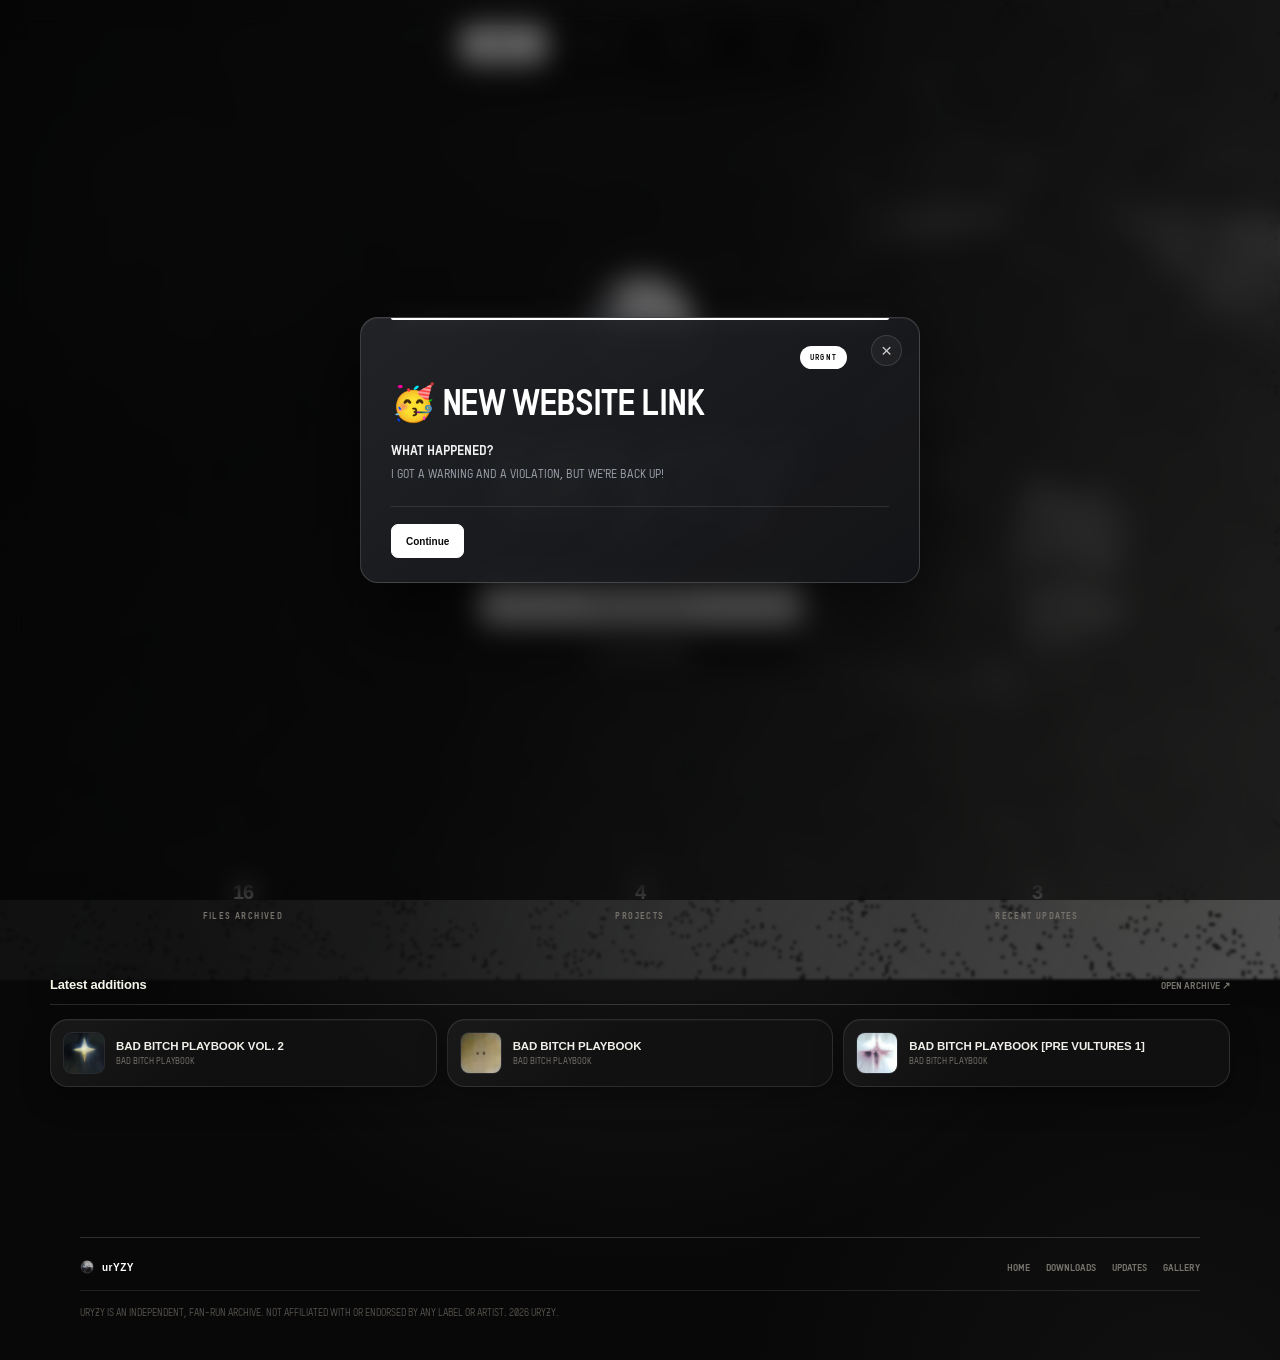
==== commit ad66b256: "hey hey" ====
--- a/index.html
+++ b/index.html
@@ -645,5 +645,6 @@
 </script>
 <script src="/footer.js"></script>
 <script src="/transitions.js"></script>
+<script src="/ambient-background.js"></script>
 </body>
 </html>
--- a/theme.css
+++ b/theme.css
@@ -120,6 +120,34 @@
   transform:translate3d(0,0,0) scale(1);
   animation:ambient-drift 24s var(--ease-in-out) infinite alternate;
   will-change:transform;
+}
+
+.ambient-art{
+  position:fixed;
+  inset:-5%;
+  z-index:0;
+  pointer-events:none;
+  opacity:0;
+  background-position:center;
+  background-size:cover;
+  background-repeat:no-repeat;
+  filter:grayscale(.55) saturate(.72) contrast(.92) blur(1px);
+  transform:scale(1.04);
+  transition:opacity 1.8s var(--ease-in-out),filter 1.8s ease;
+  will-change:opacity;
+}
+
+.ambient-art.is-ready.is-current{
+  opacity:.34;
+}
+
+.ambient-art.is-current{
+  animation:ambient-art-breathe 12s var(--ease-in-out) both;
+}
+
+@keyframes ambient-art-breathe{
+  from{transform:scale(1.04) translate3d(-.5%,0,0);}
+  to{transform:scale(1.08) translate3d(.5%,-.5%,0);}
 }
 
 @keyframes ambient-drift{
@@ -445,6 +473,7 @@
 
 @media(prefers-reduced-motion:reduce){
   body:after,
+  .ambient-art,
   .route-veil,.route-veil-logo,.route-veil-ring,.route-veil-bar-fill{
     animation:none !important;
     transition:none !important;
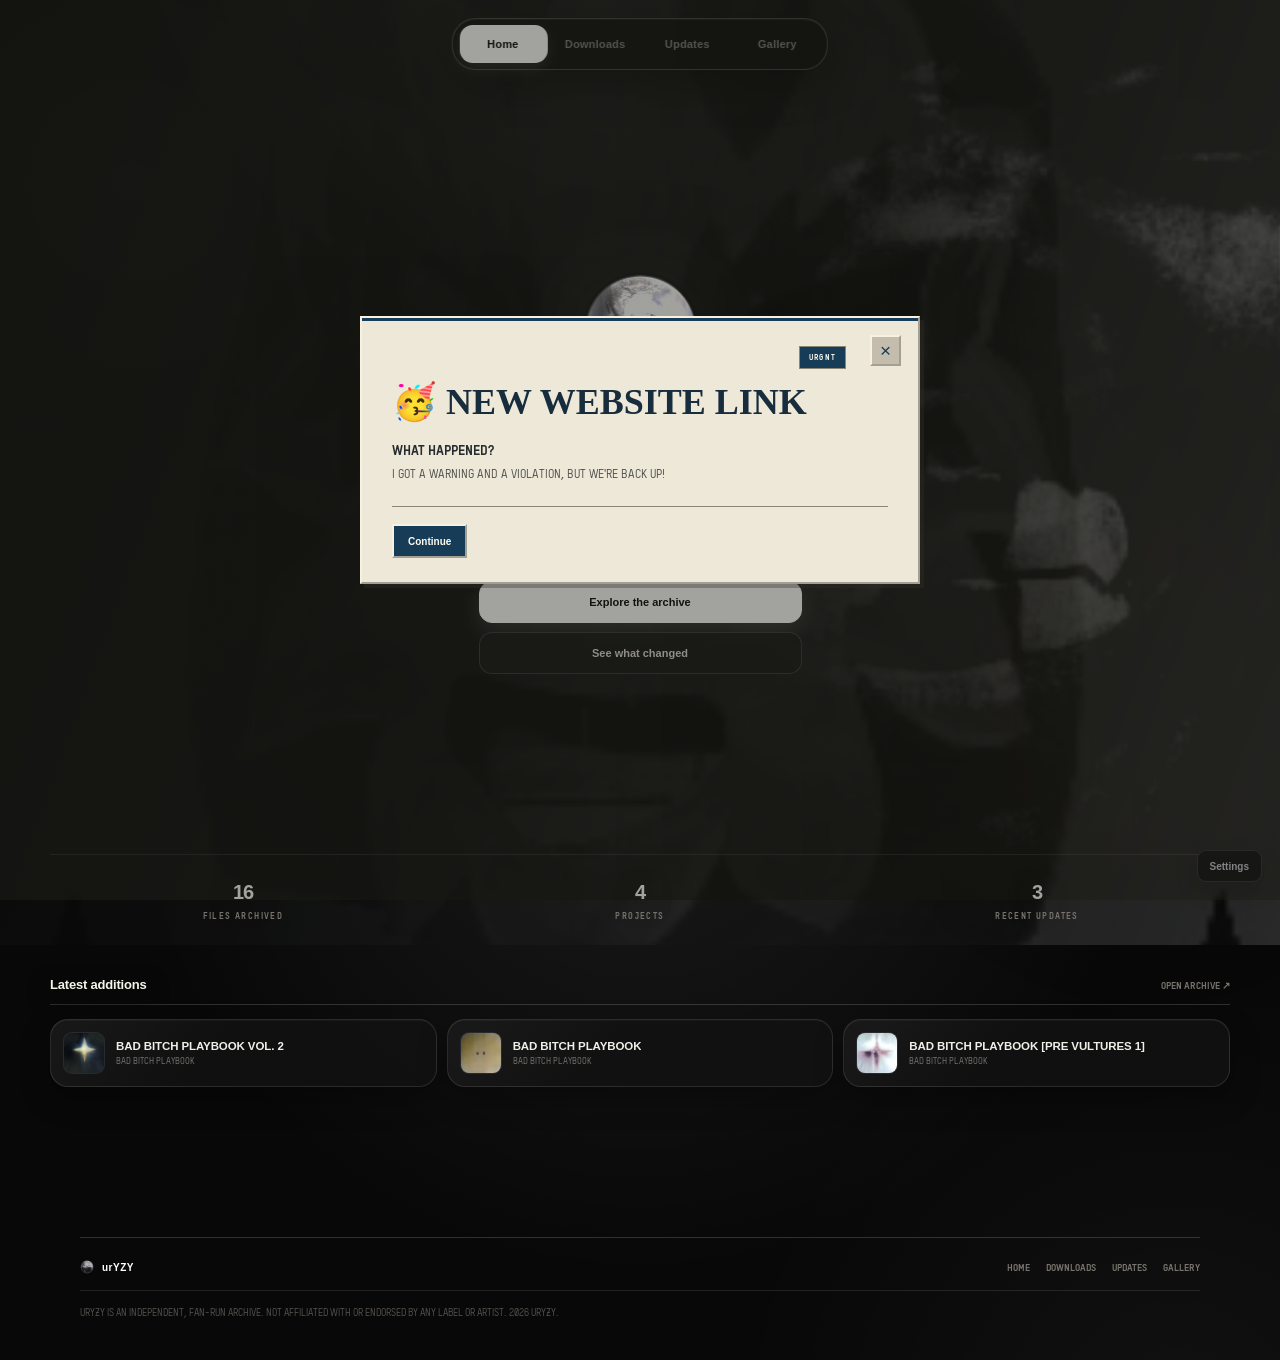
==== commit 0a53866f: "hey hey" ====
--- a/index.html
+++ b/index.html
@@ -376,6 +376,86 @@
   background:#fff;
   color:#080808;
   transform:rotate(90deg);
+}
+
+/* classic archive notice */
+.welcome-modal{
+  background:rgba(35,35,28,.42);
+  backdrop-filter:none;
+  -webkit-backdrop-filter:none;
+}
+
+.welcome-card{
+  border:2px outset #f8f1df;
+  border-radius:0;
+  background:#eee8d8;
+  box-shadow:4px 4px 0 rgba(55,51,40,.35);
+}
+
+.welcome-card:before{
+  left:0;
+  right:0;
+  height:3px;
+  border-radius:0;
+  background:#173c58;
+  box-shadow:none;
+}
+
+.welcome-kicker,
+.welcome-meta{
+  color:#8a3e2b;
+  font-family:Arial,Helvetica,sans-serif;
+}
+
+.welcome-badge{
+  border:1px solid #8b8576;
+  border-radius:0;
+  color:#fffdf2;
+  background:#173c58;
+}
+
+.welcome-title{
+  color:#172c3c;
+  font-family:Georgia,"Times New Roman",serif;
+  letter-spacing:0;
+}
+
+.welcome-copy{
+  color:#252c2f;
+}
+
+.welcome-copy.secondary{
+  color:#4d514f;
+}
+
+.welcome-divider{
+  background:#8b8576;
+}
+
+.welcome-continue{
+  border:2px outset #f8f1df;
+  border-radius:0;
+  background:#173c58;
+  color:#fffdf2;
+}
+
+.welcome-continue:hover{
+  background:#245474;
+  transform:none;
+}
+
+.welcome-close{
+  border:2px outset #f8f1df;
+  border-radius:0;
+  background:#c4bdad;
+  color:#173c58;
+}
+
+.welcome-close:hover{
+  border-color:#f8f1df;
+  background:#d7cfbd;
+  color:#8a3e2b;
+  transform:none;
 }
 
 .welcome-close:focus-visible{
@@ -644,6 +724,7 @@
 })();
 </script>
 <script src="/footer.js"></script>
+<script src="/theme-toggle.js"></script>
 <script src="/transitions.js"></script>
 <script src="/ambient-background.js"></script>
 </body>
--- a/theme.css
+++ b/theme.css
@@ -8,6 +8,104 @@
   src:url("/fonts/yeezy_tstar-regular-webfont.woff") format("woff");
   font-weight:400;
   font-display:swap;
+}
+
+.theme-settings{
+  position:fixed;
+  right:18px;
+  bottom:18px;
+  z-index:300;
+  font-family:Arial,Helvetica,sans-serif;
+}
+
+.theme-settings-trigger,
+.theme-settings-panel button{
+  border:1px solid rgba(255,255,255,.14);
+  border-radius:9px;
+  background:rgba(12,13,16,.9);
+  color:#c8cbd1;
+  font:700 10px Arial,Helvetica,sans-serif;
+  cursor:pointer;
+}
+
+.theme-settings-trigger{
+  height:32px;
+  padding:0 12px;
+  box-shadow:0 8px 20px rgba(0,0,0,.25);
+}
+
+.theme-settings-trigger:hover,
+.theme-settings-panel button:hover,
+.theme-settings-panel button.is-selected{
+  border-color:rgba(255,255,255,.5);
+  background:#fff;
+  color:#08090b;
+}
+
+.theme-settings-panel{
+  position:absolute;
+  right:0;
+  bottom:40px;
+  display:grid;
+  gap:5px;
+  width:150px;
+  padding:9px;
+  border:1px solid rgba(255,255,255,.15);
+  border-radius:9px;
+  background:rgba(12,13,16,.96);
+  box-shadow:0 16px 35px rgba(0,0,0,.35);
+}
+
+.theme-settings-panel[hidden]{
+  display:none !important;
+}
+
+.theme-settings-title{
+  padding:2px 3px 5px;
+  color:#777d87;
+  font-size:9px;
+  letter-spacing:1px;
+  text-transform:uppercase;
+}
+
+.theme-settings-panel button{
+  height:29px;
+  text-align:left;
+  padding:0 9px;
+}
+
+body[data-theme="classic2009"] .theme-settings-trigger,
+body[data-theme="classic2009"] .theme-settings-panel button{
+  border:2px outset #f8f1df;
+  border-radius:0;
+  background:#c4bdad;
+  color:#173c58;
+  box-shadow:1px 1px 0 #625e53;
+}
+
+body[data-theme="classic2009"] .theme-settings-panel{
+  border:1px solid #8b8576;
+  border-radius:0;
+  background:#eee8d8;
+  box-shadow:3px 3px 0 rgba(55,51,40,.28);
+}
+
+body[data-theme="classic2009"] .theme-settings-title{
+  color:#8a3e2b;
+}
+
+body[data-theme="classic2009"] .theme-settings-panel button:hover,
+body[data-theme="classic2009"] .theme-settings-panel button.is-selected{
+  border-color:#173c58;
+  background:#173c58;
+  color:#fffdf2;
+}
+
+@media(max-width:560px){
+  .theme-settings{
+    right:10px;
+    bottom:10px;
+  }
 }
 @font-face{
   font-family:Yeezy;
@@ -118,8 +216,7 @@
     radial-gradient(circle at 82% 72%,rgba(132,116,95,.035),transparent 28%);
   opacity:.8;
   transform:translate3d(0,0,0) scale(1);
-  animation:ambient-drift 24s var(--ease-in-out) infinite alternate;
-  will-change:transform;
+  opacity:.45;
 }
 
 .ambient-art{
@@ -131,28 +228,17 @@
   background-position:center;
   background-size:cover;
   background-repeat:no-repeat;
-  filter:grayscale(.55) saturate(.72) contrast(.92) blur(1px);
-  transform:scale(1.04);
-  transition:opacity 1.8s var(--ease-in-out),filter 1.8s ease;
-  will-change:opacity;
+  filter:grayscale(.45) saturate(.75) contrast(.95);
+  transition:opacity 1.2s ease;
 }
 
 .ambient-art.is-ready.is-current{
-  opacity:.34;
-}
-
-.ambient-art.is-current{
-  animation:ambient-art-breathe 12s var(--ease-in-out) both;
-}
-
-@keyframes ambient-art-breathe{
-  from{transform:scale(1.04) translate3d(-.5%,0,0);}
-  to{transform:scale(1.08) translate3d(.5%,-.5%,0);}
+  opacity:.22;
 }
 
 @keyframes ambient-drift{
-  from{transform:translate3d(-1.5%,1%,0) scale(1);}
-  to{transform:translate3d(1.5%,-1%,0) scale(1.04);}
+  from{transform:translate3d(-.5%,.25%,0);}
+  to{transform:translate3d(.5%,-.25%,0);}
 }
 
 /* ==========================================================================
@@ -1144,3 +1230,466 @@
   }
 }
 
+/* ======================================================================
+   Classic web archive skin
+   ====================================================================== */
+
+@scope (body[data-theme="classic2009"]){
+
+:scope{
+  --bg:#d8d0bc;
+  --surface:#eee8d8;
+  --surface2:#e3dbc9;
+  --line:#8b8576;
+  --line-strong:#5e594d;
+  --text:#1d242b;
+  --muted:#4d514f;
+  --dim:#65685f;
+  --dimmer:#7f8177;
+  --accent:#173c58;
+  --accent-ink:#fffdf2;
+  --radius-sm:0;
+  --radius-md:0;
+  --radius-lg:0;
+  --radius-xl:0;
+  --shadow-sm:2px 2px 0 rgba(44,42,35,.2);
+  --shadow-md:3px 3px 0 rgba(44,42,35,.24);
+  color-scheme:light;
+}
+
+html{
+  background:#d8d0bc;
+}
+
+:scope,
+:scope[data-page="gallery"],
+:scope[data-page="updates"],
+:scope[data-page="home"]{
+  background:
+    repeating-linear-gradient(0deg,rgba(48,43,32,.035) 0,rgba(48,43,32,.035) 1px,transparent 1px,transparent 4px),
+    #d8d0bc;
+  color:var(--text);
+  font-family:Georgia,"Times New Roman",serif;
+  -webkit-font-smoothing:auto;
+}
+
+:scope:before,
+:scope[data-page="gallery"]:before,
+:scope[data-page="updates"]:before,
+:scope[data-page="home"]:before{
+  position:fixed;
+  inset:0;
+  width:auto;
+  height:auto;
+  background:
+    repeating-linear-gradient(90deg,transparent 0,transparent 31px,rgba(47,58,66,.035) 32px),
+    repeating-linear-gradient(0deg,transparent 0,transparent 31px,rgba(47,58,66,.035) 32px);
+  opacity:.75;
+  filter:none;
+  mask-image:none;
+  -webkit-mask-image:none;
+}
+
+:scope:after{
+  display:none;
+}
+
+.ambient-art{
+  opacity:0 !important;
+  filter:sepia(.2) contrast(.9);
+}
+
+.container{
+  width:min(1040px,calc(100% - 34px));
+  padding-top:104px;
+  padding-bottom:55px;
+}
+
+.nav{
+  top:14px;
+  gap:0;
+  padding:4px;
+  border:2px outset #f5f0e2;
+  background:#c4bdad;
+  box-shadow:2px 2px 0 #696458;
+  backdrop-filter:none;
+  -webkit-backdrop-filter:none;
+}
+
+.nav-slider{
+  top:4px;
+  bottom:4px;
+  border-radius:0;
+  background:#173c58;
+  box-shadow:none;
+}
+
+.nav a,
+.nav a:hover,
+.nav a.active{
+  min-width:88px;
+  height:30px;
+  border-radius:0;
+  color:#202b32;
+  font-family:Arial,Helvetica,sans-serif;
+  font-size:11px;
+  letter-spacing:.5px;
+  text-decoration:underline;
+}
+
+.nav a.active,
+.nav a:hover{
+  color:#fffdf2;
+}
+
+.kicker{
+  margin-bottom:9px;
+  color:#173c58;
+  font-family:Arial,Helvetica,sans-serif;
+  font-size:10px;
+  letter-spacing:1.5px;
+}
+
+.kicker:before,
+.hero .kicker:before{
+  background:#8a3e2b;
+  box-shadow:none;
+}
+
+.container h1,
+.container h2,
+.heading h1,
+.page-title,
+.recent-title,
+.stat-value,
+.hero h1,
+.site-footer .foot-brand,
+.name,
+.update-title,
+.recent-name{
+  color:#172c3c;
+  font-family:Georgia,"Times New Roman",serif;
+  letter-spacing:0;
+  text-shadow:none;
+}
+
+.hero h1{
+  font-size:clamp(58px,10vw,106px);
+  line-height:.86;
+  text-transform:none;
+}
+
+.hero .kicker{
+  color:#173c58;
+}
+
+.subtitle,
+.description,
+.update-description,
+.page-subtitle{
+  color:#4d514f;
+  font-family:Georgia,"Times New Roman",serif;
+  line-height:1.55;
+}
+
+.btn,
+.chip,
+.sort-select,
+.search input,
+.showmore,
+.gallery-filter{
+  border:2px outset #f8f1df;
+  border-radius:0;
+  background:#c4bdad;
+  color:#172c3c;
+  font-family:Arial,Helvetica,sans-serif;
+  box-shadow:1px 1px 0 #625e53;
+}
+
+.btn:hover,
+.chip:hover,
+.sort-select:hover,
+.search input:focus,
+.showmore:hover,
+.gallery-filter:hover{
+  border-color:#fffdf2;
+  background:#d7cfbd;
+  color:#173c58;
+  box-shadow:1px 1px 0 #625e53;
+}
+
+.btn:active,
+.chip:active,
+.gallery-filter:active{
+  border-style:inset;
+  transform:none;
+}
+
+.btn.primary,
+.chip.active,
+.gallery-filter.active{
+  border:2px inset #f8f1df;
+  border-color:#173c58;
+  background:#173c58;
+  color:#fffdf2;
+  box-shadow:none;
+}
+
+.surface-card,
+.gallery-item,
+.archive-additions,
+.additions-stage{
+  border:1px solid #8b8576;
+  border-radius:0;
+  background:#eee8d8;
+  box-shadow:2px 2px 0 rgba(55,51,40,.18);
+  backdrop-filter:none;
+  -webkit-backdrop-filter:none;
+}
+
+.surface-card:hover,
+.gallery-item:hover,
+.gallery-item:focus-visible{
+  transform:translateY(-2px);
+  border-color:#173c58;
+  background:#f5efdf;
+  box-shadow:3px 3px 0 rgba(55,51,40,.25);
+}
+
+.heading,
+.page-head,
+.gallery-head{
+  border-bottom:2px solid #8b8576;
+}
+
+.heading-logo,
+.logo-area img,
+.gallery-mark,
+.recent-icon,
+.icon{
+  filter:sepia(.25) contrast(1.05);
+}
+
+.icon,
+.recent-icon{
+  border:1px solid #8b8576;
+  border-radius:0;
+  background:#c4bdad;
+  box-shadow:inset 1px 1px 0 #f8f1df;
+}
+
+.type,
+.update-tag,
+.li-tag{
+  border:1px solid #8b8576;
+  border-radius:0;
+  background:#d4cbb8;
+  color:#173c58;
+  font-family:Arial,Helvetica,sans-serif;
+}
+
+.download,
+.share{
+  border-radius:0;
+  font-family:Arial,Helvetica,sans-serif;
+}
+
+.download{
+  border:2px outset #f8f1df;
+  background:#173c58;
+  color:#fffdf2;
+}
+
+.share{
+  border:2px outset #f8f1df;
+  background:#c4bdad;
+  color:#173c58;
+}
+
+.gallery-art{
+  border-radius:0;
+  background:#c4bdad;
+  filter:sepia(.2) saturate(.8);
+}
+
+.gallery-item:hover .gallery-art,
+.gallery-item:focus-visible .gallery-art{
+  filter:sepia(.1) saturate(1);
+  transform:none;
+}
+
+.site-footer{
+  width:min(1000px,calc(100% - 34px));
+  margin-top:35px;
+  border-top:2px solid #8b8576;
+  color:#65685f;
+  font-family:Arial,Helvetica,sans-serif;
+}
+
+.site-footer .foot-dot{
+  border-radius:0;
+  background:#8a3e2b;
+  box-shadow:none;
+}
+
+.site-footer .foot-links a,
+.recent-link{
+  color:#173c58;
+  text-decoration:underline;
+}
+
+.site-footer .foot-links a:hover,
+.site-footer .foot-brand{
+  color:#8a3e2b;
+}
+
+.route-veil{
+  background:#d8d0bc;
+}
+
+.route-veil:before{
+  background:repeating-linear-gradient(0deg,rgba(23,60,88,.06) 0,rgba(23,60,88,.06) 1px,transparent 1px,transparent 4px);
+}
+
+.route-veil-logo{
+  filter:sepia(.3) contrast(1.05) drop-shadow(3px 3px 0 rgba(57,51,40,.25));
+}
+
+.route-veil-ring{
+  border-color:#8b8576;
+  border-radius:0;
+  box-shadow:none;
+}
+
+.route-veil-bar{
+  background:#8b8576;
+  border-radius:0;
+}
+
+.route-veil-bar-fill{
+  background:#173c58;
+  border-radius:0;
+}
+
+.toast{
+  border:2px outset #f8f1df;
+  border-radius:0;
+  background:#eee8d8;
+  color:#172c3c;
+  box-shadow:3px 3px 0 rgba(55,51,40,.28);
+  backdrop-filter:none;
+  -webkit-backdrop-filter:none;
+}
+
+.archive-additions{
+  border:1px solid #8b8576 !important;
+  background:#eee8d8 !important;
+  box-shadow:2px 2px 0 rgba(55,51,40,.18) !important;
+}
+
+.additions-stage{
+  border:1px solid #8b8576 !important;
+  border-radius:0 !important;
+  background:#d8d0bc !important;
+}
+
+.additions-carousel{
+  background:#d8d0bc !important;
+}
+
+.additions-stage:before{
+  background:repeating-linear-gradient(0deg,rgba(47,58,66,.035) 0,rgba(47,58,66,.035) 1px,transparent 1px,transparent 4px) !important;
+}
+
+.additions-stage:after{
+  background:linear-gradient(105deg,transparent 35%,rgba(255,253,242,.35) 50%,transparent 65%) !important;
+}
+
+.addition-kicker,
+.addition-feature-title,
+.addition-feature-copy,
+.addition-coming{
+  color:#173c58 !important;
+}
+
+.addition-feature-copy{
+  font-family:Georgia,"Times New Roman",serif !important;
+}
+
+.addition-feature-meta,
+.addition-feature-meta span:first-child{
+  color:#65685f !important;
+}
+
+.addition-art{
+  border:1px solid #8b8576 !important;
+  border-radius:0 !important;
+  background:#c4bdad !important;
+  box-shadow:2px 2px 0 rgba(55,51,40,.25) !important;
+}
+
+.additions-arrow{
+  border:2px outset #f8f1df !important;
+  border-radius:0 !important;
+  background:#c4bdad !important;
+  color:#173c58 !important;
+}
+
+@media(max-width:560px){
+  .container{
+    width:calc(100% - 24px);
+    padding-top:86px;
+  }
+
+  .nav{
+    top:10px;
+  }
+
+  .nav a{
+    min-width:72px;
+    height:28px;
+    padding:0 9px;
+    font-size:10px;
+  }
+}
+
+}
+
+/* Optional low-cost rendering mode for slower phones and browsers. */
+body[data-performance="lite"] .ambient-art{
+  display:none !important;
+}
+
+body[data-performance="lite"] .surface-card,
+body[data-performance="lite"] .gallery-item,
+body[data-performance="lite"] .theme-settings-panel,
+body[data-performance="lite"] .toast{
+  box-shadow:none !important;
+  backdrop-filter:none !important;
+  -webkit-backdrop-filter:none !important;
+}
+
+body[data-performance="lite"] .route-veil:before,
+body[data-performance="lite"] .additions-stage:after{
+  animation:none !important;
+  display:none !important;
+}
+
+body[data-performance="lite"] .route-veil{
+  background:#08090b !important;
+}
+
+body[data-performance="lite"]:before,
+body[data-performance="lite"][data-page="home"]:before,
+body[data-performance="lite"][data-page="updates"]:before,
+body[data-performance="lite"][data-page="gallery"]:before{
+  background:#08090b !important;
+  background-image:none !important;
+  opacity:1 !important;
+}
+
+body[data-performance="lite"][data-theme="classic2009"],
+body[data-performance="lite"][data-theme="classic2009"]:before{
+  background:#d8d0bc !important;
+}
+
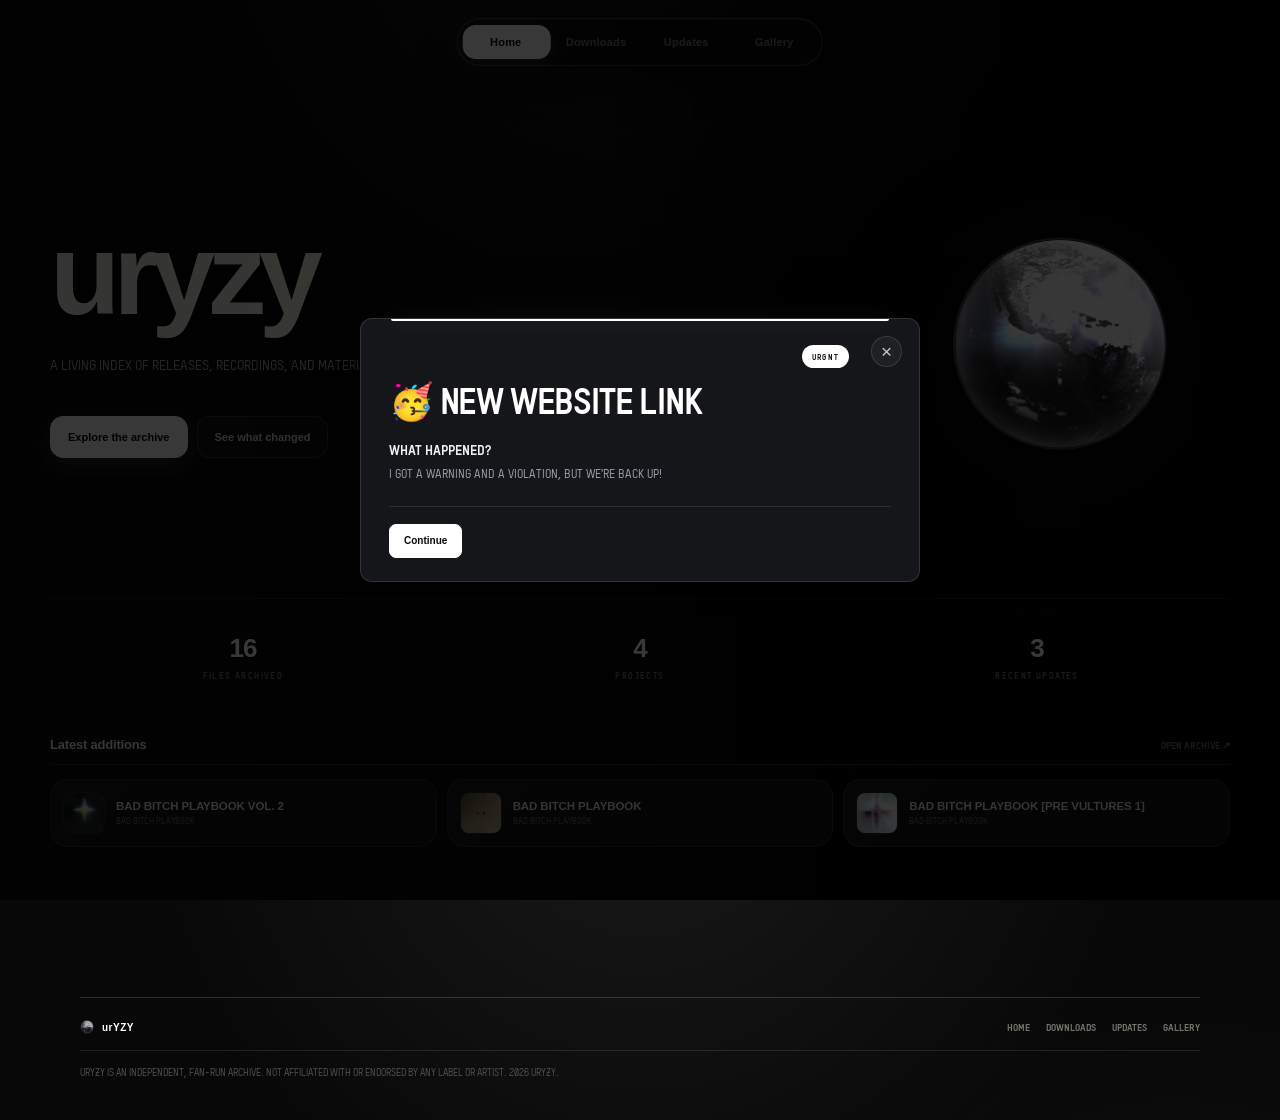
==== commit ee0c7513: ".html.html.html.html.html.html.html .html.html.html.html.html.html" ====
--- a/index.html
+++ b/index.html
@@ -208,9 +208,7 @@
   display:grid;
   place-items:center;
   padding:24px;
-  background:rgba(0,0,0,.58);
-  backdrop-filter:blur(14px) saturate(80%);
-  -webkit-backdrop-filter:blur(14px) saturate(80%);
+  background:rgba(0,0,0,.78);
   opacity:0;
   visibility:hidden;
   pointer-events:none;
@@ -226,13 +224,11 @@
 .welcome-card{
   position:relative;
   width:min(560px,100%);
-  padding:28px 30px 24px;
-  border:1px solid rgba(255,255,255,.16);
-  border-radius:18px;
-  background:
-    linear-gradient(145deg,rgba(255,255,255,.09),rgba(255,255,255,.025)),
-    rgba(13,14,17,.94);
-  box-shadow:0 30px 80px rgba(0,0,0,.62),inset 0 1px 0 rgba(255,255,255,.06);
+  padding:26px 28px 23px;
+  border:1px solid rgba(255,255,255,.13);
+  border-radius:12px;
+  background:#14161a;
+  box-shadow:0 18px 45px rgba(0,0,0,.45);
   transform:translateY(12px) scale(.97);
   transition:transform var(--dur-slow) var(--ease-spring);
 }
@@ -378,86 +374,6 @@
   transform:rotate(90deg);
 }
 
-/* classic archive notice */
-.welcome-modal{
-  background:rgba(35,35,28,.42);
-  backdrop-filter:none;
-  -webkit-backdrop-filter:none;
-}
-
-.welcome-card{
-  border:2px outset #f8f1df;
-  border-radius:0;
-  background:#eee8d8;
-  box-shadow:4px 4px 0 rgba(55,51,40,.35);
-}
-
-.welcome-card:before{
-  left:0;
-  right:0;
-  height:3px;
-  border-radius:0;
-  background:#173c58;
-  box-shadow:none;
-}
-
-.welcome-kicker,
-.welcome-meta{
-  color:#8a3e2b;
-  font-family:Arial,Helvetica,sans-serif;
-}
-
-.welcome-badge{
-  border:1px solid #8b8576;
-  border-radius:0;
-  color:#fffdf2;
-  background:#173c58;
-}
-
-.welcome-title{
-  color:#172c3c;
-  font-family:Georgia,"Times New Roman",serif;
-  letter-spacing:0;
-}
-
-.welcome-copy{
-  color:#252c2f;
-}
-
-.welcome-copy.secondary{
-  color:#4d514f;
-}
-
-.welcome-divider{
-  background:#8b8576;
-}
-
-.welcome-continue{
-  border:2px outset #f8f1df;
-  border-radius:0;
-  background:#173c58;
-  color:#fffdf2;
-}
-
-.welcome-continue:hover{
-  background:#245474;
-  transform:none;
-}
-
-.welcome-close{
-  border:2px outset #f8f1df;
-  border-radius:0;
-  background:#c4bdad;
-  color:#173c58;
-}
-
-.welcome-close:hover{
-  border-color:#f8f1df;
-  background:#d7cfbd;
-  color:#8a3e2b;
-  transform:none;
-}
-
 .welcome-close:focus-visible{
   outline:2px solid rgba(255,255,255,.7);
   outline-offset:3px;
@@ -520,38 +436,59 @@
     grid-template-columns:1fr;
   }
 }
+
+@media(min-width:761px){
+  .hero{
+    min-height:auto;
+    padding:92px 0 70px;
+    text-align:left;
+  }
+
+  .hero-inner{
+    width:100%;
+    display:grid;
+    grid-template-columns:minmax(0,1fr) minmax(240px,340px);
+    grid-template-rows:auto auto auto;
+    column-gap:clamp(36px,8vw,112px);
+    align-items:center;
+  }
+
   .logo-wrap{
-    width:125px;
-    height:125px;
-    margin-bottom:28px;
-  }
-
-  h1{
-    font-size:58px;
-    letter-spacing:-4px;
-  }
-
-  .subtitle{
-    font-size:11px;
-  }
-
-  .actions{
-    margin-top:23px;
-    width:100%;
-    flex-direction:column;
-  }
-
-  .actions .btn{
-    width:100%;
-  }
-
-  .stats{
-    margin-top:44px;
-    padding-top:26px;
-  }
-
-  .stat-value{
-    font-size:20px;
+    grid-column:2;
+    grid-row:1 / span 3;
+    justify-self:center;
+    width:240px;
+    height:240px;
+    margin:0;
+  }
+
+  .hero h1,
+  .hero .subtitle,
+  .hero .actions{
+    grid-column:1;
+  }
+
+  .hero h1{
+    font-size:clamp(76px,9vw,116px);
+  }
+
+  .hero .subtitle{
+    margin:22px 0 0;
+  }
+
+  .hero .actions{
+    margin-top:26px;
+  }
+}
+
+@media(max-width:760px){
+  .hero{
+    min-height:auto;
+    padding-top:75px;
+  }
+
+  .logo-wrap{
+    margin-bottom:24px;
   }
 }
 </style>
@@ -724,8 +661,6 @@
 })();
 </script>
 <script src="/footer.js"></script>
-<script src="/theme-toggle.js"></script>
 <script src="/transitions.js"></script>
-<script src="/ambient-background.js"></script>
 </body>
 </html>
--- a/theme.css
+++ b/theme.css
@@ -10,103 +10,6 @@
   font-display:swap;
 }
 
-.theme-settings{
-  position:fixed;
-  right:18px;
-  bottom:18px;
-  z-index:300;
-  font-family:Arial,Helvetica,sans-serif;
-}
-
-.theme-settings-trigger,
-.theme-settings-panel button{
-  border:1px solid rgba(255,255,255,.14);
-  border-radius:9px;
-  background:rgba(12,13,16,.9);
-  color:#c8cbd1;
-  font:700 10px Arial,Helvetica,sans-serif;
-  cursor:pointer;
-}
-
-.theme-settings-trigger{
-  height:32px;
-  padding:0 12px;
-  box-shadow:0 8px 20px rgba(0,0,0,.25);
-}
-
-.theme-settings-trigger:hover,
-.theme-settings-panel button:hover,
-.theme-settings-panel button.is-selected{
-  border-color:rgba(255,255,255,.5);
-  background:#fff;
-  color:#08090b;
-}
-
-.theme-settings-panel{
-  position:absolute;
-  right:0;
-  bottom:40px;
-  display:grid;
-  gap:5px;
-  width:150px;
-  padding:9px;
-  border:1px solid rgba(255,255,255,.15);
-  border-radius:9px;
-  background:rgba(12,13,16,.96);
-  box-shadow:0 16px 35px rgba(0,0,0,.35);
-}
-
-.theme-settings-panel[hidden]{
-  display:none !important;
-}
-
-.theme-settings-title{
-  padding:2px 3px 5px;
-  color:#777d87;
-  font-size:9px;
-  letter-spacing:1px;
-  text-transform:uppercase;
-}
-
-.theme-settings-panel button{
-  height:29px;
-  text-align:left;
-  padding:0 9px;
-}
-
-body[data-theme="classic2009"] .theme-settings-trigger,
-body[data-theme="classic2009"] .theme-settings-panel button{
-  border:2px outset #f8f1df;
-  border-radius:0;
-  background:#c4bdad;
-  color:#173c58;
-  box-shadow:1px 1px 0 #625e53;
-}
-
-body[data-theme="classic2009"] .theme-settings-panel{
-  border:1px solid #8b8576;
-  border-radius:0;
-  background:#eee8d8;
-  box-shadow:3px 3px 0 rgba(55,51,40,.28);
-}
-
-body[data-theme="classic2009"] .theme-settings-title{
-  color:#8a3e2b;
-}
-
-body[data-theme="classic2009"] .theme-settings-panel button:hover,
-body[data-theme="classic2009"] .theme-settings-panel button.is-selected{
-  border-color:#173c58;
-  background:#173c58;
-  color:#fffdf2;
-}
-
-@media(max-width:560px){
-  .theme-settings{
-    right:10px;
-    bottom:10px;
-  }
-}
 @font-face{
   font-family:Yeezy;
   src:url("/fonts/yeezy_tstar-bold-webfont.woff") format("woff");
@@ -219,28 +122,6 @@
   opacity:.45;
 }
 
-.ambient-art{
-  position:fixed;
-  inset:-5%;
-  z-index:0;
-  pointer-events:none;
-  opacity:0;
-  background-position:center;
-  background-size:cover;
-  background-repeat:no-repeat;
-  filter:grayscale(.45) saturate(.75) contrast(.95);
-  transition:opacity 1.2s ease;
-}
-
-.ambient-art.is-ready.is-current{
-  opacity:.22;
-}
-
-@keyframes ambient-drift{
-  from{transform:translate3d(-.5%,.25%,0);}
-  to{transform:translate3d(.5%,-.25%,0);}
-}
-
 /* ==========================================================================
    Page entrance choreography
    .u-view is the single element that fades/scales in per page.
@@ -310,14 +191,12 @@
   z-index:200;
   transform:translateX(-50%);
   display:flex;
-  gap:2px;
-  padding:6px;
-  border:1px solid rgba(255,255,255,.085);
-  border-radius:var(--radius-xl);
-  background:rgba(12,13,16,.78);
-  backdrop-filter:blur(24px) saturate(150%);
-  -webkit-backdrop-filter:blur(24px) saturate(150%);
-  box-shadow:var(--shadow-sm),inset 0 1px 0 rgba(255,255,255,.035);
+  gap:0;
+  padding:4px;
+  border:1px solid var(--line-strong);
+  border-radius:10px;
+  background:#101216;
+  box-shadow:0 10px 24px rgba(0,0,0,.24);
 }
 
 .nav-slider{
@@ -327,8 +206,8 @@
   bottom:6px;
   left:0;
   width:0;
-  border-radius:16px;
-  background:rgba(255,255,255,.095);
+  border-radius:7px;
+  background:rgba(255,255,255,.12);
   transition:transform var(--dur-base) var(--ease-spring),width var(--dur-base) var(--ease-spring);
   pointer-events:none;
 }
@@ -342,7 +221,7 @@
   align-items:center;
   justify-content:center;
   padding:0 16px;
-  border-radius:14px;
+  border-radius:7px;
   color:#747a84;
   text-decoration:none;
   font-size:11px;
@@ -559,7 +438,6 @@
 
 @media(prefers-reduced-motion:reduce){
   body:after,
-  .ambient-art,
   .route-veil,.route-veil-logo,.route-veil-ring,.route-veil-bar-fill{
     animation:none !important;
     transition:none !important;
@@ -1231,7 +1109,7 @@
 }
 
 /* ======================================================================
-   Classic web archive skin
+  Legacy archive skin (kept for old cached markup only)
    ====================================================================== */
 
 @scope (body[data-theme="classic2009"]){
@@ -1294,11 +1172,6 @@
   display:none;
 }
 
-.ambient-art{
-  opacity:0 !important;
-  filter:sepia(.2) contrast(.9);
-}
-
 .container{
   width:min(1040px,calc(100% - 34px));
   padding-top:104px;
@@ -1655,41 +1528,35 @@
 
 }
 
-/* Optional low-cost rendering mode for slower phones and browsers. */
-body[data-performance="lite"] .ambient-art{
+/* Static performance mode: keep rendering predictable on every device. */
+body:after{
   display:none !important;
 }
 
-body[data-performance="lite"] .surface-card,
-body[data-performance="lite"] .gallery-item,
-body[data-performance="lite"] .theme-settings-panel,
-body[data-performance="lite"] .toast{
+body .surface-card,
+body .gallery-item,
+body .toast{
   box-shadow:none !important;
   backdrop-filter:none !important;
   -webkit-backdrop-filter:none !important;
 }
 
-body[data-performance="lite"] .route-veil:before,
-body[data-performance="lite"] .additions-stage:after{
+body .route-veil:before,
+body .additions-stage:after{
   animation:none !important;
   display:none !important;
 }
 
-body[data-performance="lite"] .route-veil{
+body .route-veil{
   background:#08090b !important;
 }
 
-body[data-performance="lite"]:before,
-body[data-performance="lite"][data-page="home"]:before,
-body[data-performance="lite"][data-page="updates"]:before,
-body[data-performance="lite"][data-page="gallery"]:before{
+body:before,
+body[data-page="home"]:before,
+body[data-page="updates"]:before,
+body[data-page="gallery"]:before{
   background:#08090b !important;
   background-image:none !important;
   opacity:1 !important;
 }
 
-body[data-performance="lite"][data-theme="classic2009"],
-body[data-performance="lite"][data-theme="classic2009"]:before{
-  background:#d8d0bc !important;
-}
-
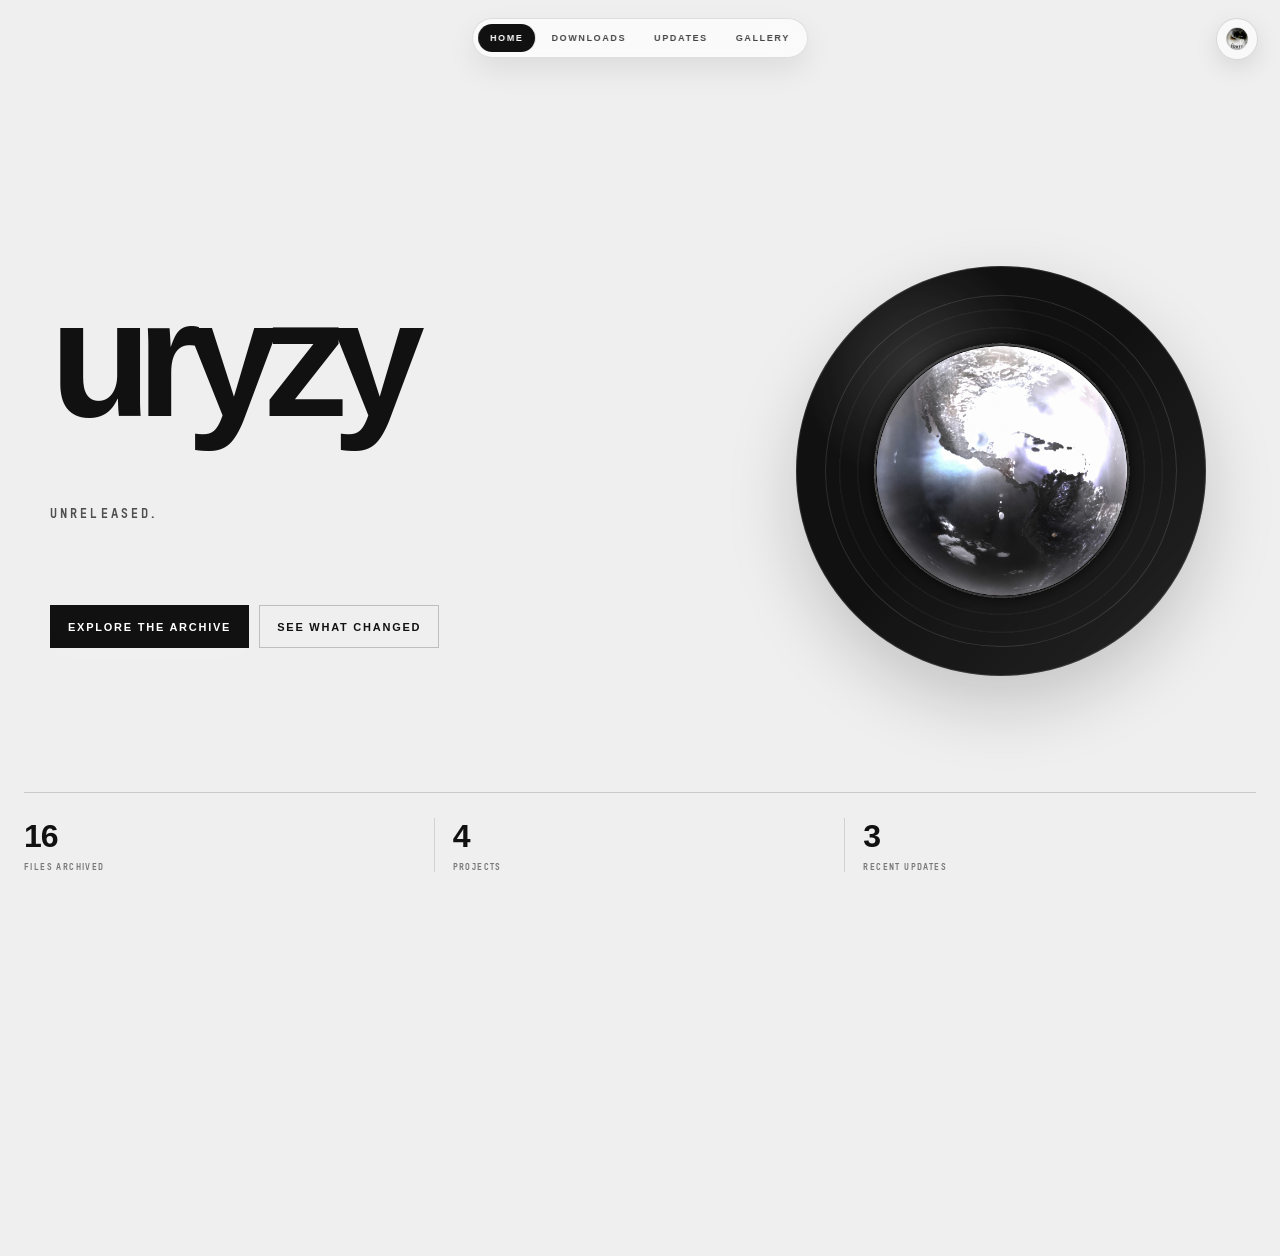
==== commit e8837b89: "hey hey" ====
--- a/index.html
+++ b/index.html
@@ -11,48 +11,85 @@
 <style>
 /* ---- page-specific styles only; everything shared lives in theme.css ---- */
 
+html, body {
+  width:100%;
+  min-height:100%;
+  overflow-x:hidden;
+}
+
+body {
+  background:#efefef;
+}
+
 .hero{
-  min-height:calc(100vh - var(--container-pad) - 90px);
+  min-height:100vh;
   display:flex;
   align-items:center;
   justify-content:center;
   text-align:center;
+  padding:0;
 }
 
 .hero-inner{
   display:flex;
   flex-direction:column;
   align-items:center;
+  justify-content:center;
+  width:100%;
+  min-height:100vh;
+  padding-top:46px;
 }
 
 .logo-wrap{
   position:relative;
-  width:170px;
-  height:170px;
+  width:min(58vw, 620px);
+  height:min(58vw, 620px);
+  max-width:620px;
+  max-height:620px;
   display:grid;
   place-items:center;
-  margin-bottom:34px;
+  margin:0 auto 0;
+  border-radius:50%;
+  background:
+    radial-gradient(circle at 30% 28%, rgba(255,255,255,.9) 0%, rgba(255,255,255,.7) 14%, rgba(209,209,209,.9) 35%, rgba(160,160,160,.8) 62%, rgba(90,90,90,.28) 100%);
+  box-shadow:
+    inset -18px -18px 22px rgba(0,0,0,.06),
+    inset 16px 16px 22px rgba(255,255,255,.6),
+    0 0 0 1px rgba(0,0,0,.03);
 }
 
 .logo-wrap:before{
   content:"";
   position:absolute;
-  width:125px;
-  height:70px;
+  inset:8%;
   border-radius:50%;
-  background:rgba(255,255,255,.08);
-  filter:blur(55px);
+  background:
+    radial-gradient(circle at 48% 30%, rgba(255,255,255,.9) 0%, rgba(255,255,255,.2) 30%, rgba(0,0,0,.08) 100%);
+  opacity:.8;
+}
+
+.logo-wrap:after{
+  content:"";
+  position:absolute;
+  inset:0;
+  border-radius:50%;
+  background:
+    radial-gradient(circle at 35% 25%, rgba(255,255,255,.7) 0%, rgba(255,255,255,.18) 16%, rgba(0,0,0,.06) 100%),
+    linear-gradient(180deg, rgba(255,255,255,.16), rgba(0,0,0,.04) 55%, rgba(180,180,180,.12));
+  mix-blend-mode:screen;
+  opacity:.8;
 }
 
 .logo{
   position:relative;
   z-index:2;
-  width:100%;
-  height:100%;
+  width:78%;
+  height:78%;
   object-fit:contain;
   filter:
-    drop-shadow(0 28px 55px rgba(0,0,0,.62))
-    drop-shadow(0 0 45px rgba(255,255,255,.055));
+    drop-shadow(0 18px 28px rgba(0,0,0,.12))
+    grayscale(1) brightness(1.15);
+  opacity:.95;
   animation:hero-float 6s ease-in-out infinite;
 }
 
@@ -61,27 +98,36 @@
   50%{transform:translateY(-7px)}
 }
 
-h1{
-  margin:0;
-  font-size:clamp(70px,11vw,126px);
-  line-height:.78;
-  letter-spacing:-7px;
-  font-weight:700;
-  text-transform:lowercase;
-}
-
-.subtitle{
-  max-width:460px;
-  margin:20px auto 0;
-  color:#aaa69f;
-  font-size:14px;
-  line-height:1.65;
-}
-
-.actions{
-  display:flex;
-  gap:9px;
-  margin-top:28px;
+.globe-mark{
+  position:relative;
+  width:24px;
+  height:24px;
+  margin-top:18px;
+  border-radius:4px;
+  background:#111;
+  transform:rotate(45deg);
+  box-shadow:0 0 0 1px rgba(0,0,0,.12);
+}
+
+.globe-mark:before{
+  content:"";
+  position:absolute;
+  left:50%;
+  top:50%;
+  width:0;
+  height:0;
+  transform:translate(-50%,-50%) rotate(45deg);
+  border-left:5px solid transparent;
+  border-right:5px solid transparent;
+  border-top:8px solid #efefef;
+}
+
+h1,
+.subtitle,
+.actions,
+.stats,
+.recent{
+  display:none !important;
 }
 
 /* subtle stat strip beneath the fold — new, but same visual language */
@@ -492,6 +538,42 @@
   }
 }
 </style>
+
+<style>
+body{background:#efefef;}
+.hero{min-height:680px;padding:110px 0 72px;text-align:left;align-items:center;}
+.hero-inner{display:grid;grid-template-columns:minmax(0,1.15fr) minmax(280px,.85fr);grid-template-rows:auto auto auto;column-gap:clamp(40px,8vw,120px);align-items:center;max-width:1180px;min-height:0;padding:0;}
+.hero::before{display:none;}
+.logo-wrap{grid-column:2;grid-row:1 / span 3;width:min(34vw,410px);height:min(34vw,410px);margin:0;justify-self:center;background:#111;box-shadow:0 28px 70px rgba(0,0,0,.18),inset 0 0 0 1px rgba(255,255,255,.12);overflow:hidden;}
+.logo-wrap::before{inset:7%;border:1px solid rgba(255,255,255,.16);background:repeating-radial-gradient(circle,transparent 0 16px,rgba(255,255,255,.05) 17px 18px);opacity:.8;}
+.logo-wrap::after{background:radial-gradient(circle at 30% 25%,rgba(255,255,255,.18),transparent 28%),linear-gradient(135deg,transparent 48%,rgba(255,255,255,.1));mix-blend-mode:screen;}
+.logo{width:70%;height:70%;filter:none;opacity:1;}
+.hero h1{display:block!important;grid-column:1;grid-row:1;margin:0;color:#111!important;font-size:clamp(82px,13vw,176px);line-height:.78;letter-spacing:-.09em;text-shadow:none!important;}
+.hero .subtitle{display:block!important;grid-column:1;grid-row:2;max-width:480px;margin:28px 0 0;color:#4f4f4f;font-size:13px;font-weight:700;line-height:1;letter-spacing:.24em;text-transform:uppercase;}
+.hero .actions{display:flex!important;grid-column:1;grid-row:3;align-items:center;gap:10px;margin-top:30px;}
+.hero .actions .btn{height:43px;border:1px solid #111;background:#111;color:#fff;letter-spacing:.16em;transition:transform .2s ease,background .2s ease;}
+.hero .actions .btn:not(.primary){background:transparent;color:#111;border-color:rgba(17,17,17,.22);}
+.hero .actions .btn:hover{transform:translateY(-2px);background:#2b2b2b;color:#fff;}
+.hero .actions .btn:not(.primary):hover{background:#111;color:#fff;}
+.stats{display:grid!important;grid-template-columns:repeat(3,1fr);gap:0;margin:0;padding:25px 0 0;border-top:1px solid rgba(0,0,0,.16);}
+.stat{text-align:left;padding-right:18px;border-right:1px solid rgba(0,0,0,.12);}
+.stat:not(:first-child){padding-left:18px;}
+.stat:last-child{border-right:0;}
+.stat-value{color:#111!important;font-size:32px;text-shadow:none!important;}
+.stat-label{color:#777;}
+.recent{display:block!important;margin-top:58px;}
+.recent-head{border-bottom:1px solid rgba(0,0,0,.16);padding-bottom:12px;}
+.recent-title{color:#111;font-size:14px;}
+.recent-link{color:#666;}
+.recent-grid{grid-template-columns:repeat(3,1fr);gap:12px;}
+.recent-item{background:rgba(255,255,255,.58);border:1px solid rgba(0,0,0,.08);transition:transform .2s ease,background .2s ease;}
+.recent-item:hover{transform:translateY(-3px);background:#fff;}
+.recent-icon{background:#111;border:0;border-radius:0;}
+.recent-name{color:#111;}
+.recent-tag{color:#777;}
+.welcome-modal{display:none!important;}
+@media(max-width:760px){.hero{min-height:0;padding:105px 0 54px;}.hero-inner{display:flex;flex-direction:column;align-items:stretch;gap:0;}.logo-wrap{order:1;width:min(72vw,330px);height:min(72vw,330px);align-self:center;margin:0 0 44px;}.hero h1{order:2;font-size:clamp(76px,22vw,132px);}.hero .subtitle{order:3;margin-top:20px;font-size:11px;letter-spacing:.2em;}.hero .actions{order:4;flex-wrap:wrap;margin-top:24px;}.stats{margin-top:0;}.recent-grid{grid-template-columns:1fr;}.recent-item{padding:11px;}}
+</style>
 </head>
 
 <body data-page="home">
@@ -509,17 +591,17 @@
   <section class="hero">
     <div class="hero-inner u-stagger">
 
-      <div class="logo-wrap">
+      <div class="logo-wrap" aria-label="urYZY archive">
         <img class="logo" src="/assets/LOGO2.png" alt="urYZY" width="170" height="170">
       </div>
 
       <h1>urYZY</h1>
 
       <p class="subtitle">
-        A living index of releases, recordings, and material from YEEZUS.
+        UNRELEASED.
       </p>
 
-      <div class="actions">
+      <div class="actions" style="display:none;">
         <a class="btn primary" href="/downloads" data-page="downloads">
           Explore the archive
         </a>
@@ -582,7 +664,7 @@
 (function(){
 "use strict";
 
-var SHOW_WELCOME_CARD=true;
+var SHOW_WELCOME_CARD=false;
 var welcomeModal=document.getElementById("welcomeModal");
 var welcomeClose=document.getElementById("welcomeClose");
 var welcomeContinue=document.getElementById("welcomeContinue");
@@ -660,6 +742,7 @@
 }).join("");
 })();
 </script>
+<script src="/theme.js"></script>
 <script src="/footer.js"></script>
 <script src="/transitions.js"></script>
 </body>
--- a/theme.css
+++ b/theme.css
@@ -31,37 +31,35 @@
 }
 
 :root{
-  /* — core palette (unchanged) — */
-  --bg:#08090b;
-  --surface:#101216;
-  --surface2:#15171c;
-  --line:rgba(255,255,255,.075);
-  --line-strong:rgba(255,255,255,.14);
-  --text:#f5f5f6;
-  --muted:#858b95;
-  --dim:#5e646e;
-  --dimmer:#4a4f57;
-
-  /* — derived tokens, used consistently everywhere now — */
-  --radius-sm:9px;
-  --radius-md:13px;
-  --radius-lg:18px;
-  --radius-xl:24px;
+  --bg:#050505;
+  --surface:#0a0a0a;
+  --surface2:#0f0f0f;
+  --line:rgba(255,255,255,.08);
+  --line-strong:rgba(255,255,255,.12);
+  --text:#f3f3f3;
+  --muted:#b6b6b6;
+  --dim:#7a7a7a;
+  --dimmer:#595959;
+
+  --radius-sm:0px;
+  --radius-md:0px;
+  --radius-lg:0px;
+  --radius-xl:0px;
 
   --ease-out:cubic-bezier(.16,1,.3,1);
   --ease-in-out:cubic-bezier(.65,0,.35,1);
   --ease-spring:cubic-bezier(.22,1,.36,1);
 
-  --dur-fast:.18s;
-  --dur-base:.28s;
-  --dur-slow:.5s;
-
-  --shadow-sm:0 8px 24px rgba(0,0,0,.28);
-  --shadow-md:0 20px 45px rgba(0,0,0,.32);
-  --shadow-lg:0 30px 70px rgba(0,0,0,.45);
+  --dur-fast:.15s;
+  --dur-base:.22s;
+  --dur-slow:.4s;
+
+  --shadow-sm:none;
+  --shadow-md:none;
+  --shadow-lg:none;
 
   --nav-h:47px;
-  --container-pad:132px;
+  --container-pad:120px;
 
   color-scheme:dark;
 }
@@ -81,45 +79,16 @@
 body{
   margin:0;
   min-height:100vh;
-  background:
-    radial-gradient(circle at 50% -15%,rgba(255,255,255,.07),transparent 32rem),
-    radial-gradient(circle at 0 60%,rgba(255,255,255,.018),transparent 28rem),
-    radial-gradient(circle at 100% 75%,rgba(255,255,255,.015),transparent 30rem),
-    var(--bg);
-  color:var(--text);
+  background:#efefef;
+  color:#111;
   font-family:Yeezy,Arial,Helvetica,sans-serif;
   -webkit-font-smoothing:antialiased;
   -moz-osx-font-smoothing:grayscale;
 }
 
-/* faint grid backdrop, shared across all pages */
-body:before{
-  content:"";
-  position:fixed;
-  inset:0;
-  pointer-events:none;
-  z-index:0;
-  background:
-    linear-gradient(rgba(255,255,255,.012) 1px,transparent 1px),
-    linear-gradient(90deg,rgba(255,255,255,.012) 1px,transparent 1px);
-  background-size:80px 80px;
-  mask-image:linear-gradient(to bottom,rgba(0,0,0,.7),transparent 76%);
-  -webkit-mask-image:linear-gradient(to bottom,rgba(0,0,0,.7),transparent 76%);
-  opacity:.3;
-}
-
+body:before,
 body:after{
-  content:"";
-  position:fixed;
-  inset:-12%;
-  z-index:0;
-  pointer-events:none;
-  background:
-    radial-gradient(circle at 18% 26%,rgba(255,255,255,.035),transparent 24%),
-    radial-gradient(circle at 82% 72%,rgba(132,116,95,.035),transparent 28%);
-  opacity:.8;
-  transform:translate3d(0,0,0) scale(1);
-  opacity:.45;
+  display:none;
 }
 
 /* ==========================================================================
@@ -191,52 +160,39 @@
   z-index:200;
   transform:translateX(-50%);
   display:flex;
-  gap:0;
-  padding:4px;
-  border:1px solid var(--line-strong);
-  border-radius:10px;
-  background:#101216;
-  box-shadow:0 10px 24px rgba(0,0,0,.24);
+  gap:14px;
+  padding:0;
+  border:none;
+  background:transparent;
 }
 
 .nav-slider{
-  position:absolute;
-  z-index:1;
-  top:6px;
-  bottom:6px;
-  left:0;
-  width:0;
-  border-radius:7px;
-  background:rgba(255,255,255,.12);
-  transition:transform var(--dur-base) var(--ease-spring),width var(--dur-base) var(--ease-spring);
-  pointer-events:none;
+  display:none;
 }
 
 .nav a{
   position:relative;
   z-index:2;
-  height:38px;
-  min-width:88px;
   display:flex;
   align-items:center;
   justify-content:center;
-  padding:0 16px;
-  border-radius:7px;
-  color:#747a84;
+  color:#111;
   text-decoration:none;
-  font-size:11px;
-  letter-spacing:.2px;
+  font-size:10px;
+  letter-spacing:.24em;
   font-weight:700;
-  transition:color var(--dur-fast) ease;
+  text-transform:uppercase;
+  transition:opacity var(--dur-fast) ease;
   -webkit-tap-highlight-color:transparent;
 }
 
 .nav a:hover{
-  color:#fff;
+  opacity:.7;
 }
 
 .nav a.active{
-  color:#fff;
+  color:#111;
+  opacity:1;
 }
 
 .nav a:active{
@@ -272,37 +228,37 @@
   justify-content:center;
   gap:7px;
   padding:0 17px;
-  border:1px solid rgba(255,255,255,.11);
-  border-radius:var(--radius-md);
-  background:rgba(255,255,255,.035);
-  color:#d8d9dc;
+  border:1px solid rgba(255,255,255,.16);
+  border-radius:0;
+  background:transparent;
+  color:#f3f3f3;
   text-decoration:none;
   font-family:inherit;
   font-size:11px;
   font-weight:700;
+  letter-spacing:.18em;
+  text-transform:uppercase;
   cursor:pointer;
   transition:
     transform var(--dur-fast) var(--ease-out),
     background var(--dur-fast) ease,
-    border-color var(--dur-fast) ease,
-    box-shadow var(--dur-fast) ease;
+    border-color var(--dur-fast) ease;
 }
 
 .btn:hover{
-  transform:translateY(-2px);
-  background:rgba(255,255,255,.08);
-  border-color:rgba(255,255,255,.2);
-  box-shadow:var(--shadow-sm);
+  transform:none;
+  background:rgba(255,255,255,.04);
+  border-color:rgba(255,255,255,.25);
 }
 
 .btn:active{
-  transform:translateY(0) scale(.97);
+  transform:translateY(0) scale(.99);
 }
 
 .btn.primary{
-  background:#e7e7e9;
-  border-color:#e7e7e9;
-  color:#090a0c;
+  background:#f3f3f3;
+  border-color:#f3f3f3;
+  color:#090909;
 }
 
 .btn.primary:hover{
@@ -314,24 +270,19 @@
 .surface-card{
   position:relative;
   border:1px solid var(--line);
-  border-radius:var(--radius-lg);
-  background:
-    linear-gradient(145deg,rgba(255,255,255,.026),rgba(255,255,255,.006)),
-    var(--surface);
+  border-radius:0;
+  background:rgba(255,255,255,.012);
   transition:
-    transform .34s var(--ease-out),
+    transform .2s var(--ease-out),
     border-color var(--dur-fast) ease,
-    background var(--dur-fast) ease,
-    box-shadow var(--dur-base) ease;
+    background var(--dur-fast) ease;
 }
 
 .surface-card:hover{
-  transform:translateY(-1px);
-  border-color:rgba(255,255,255,.14);
-  background:
-    linear-gradient(145deg,rgba(255,255,255,.04),rgba(255,255,255,.008)),
-    var(--surface2);
-  box-shadow:var(--shadow-md);
+  transform:none;
+  border-color:rgba(255,255,255,.16);
+  background:rgba(255,255,255,.018);
+  box-shadow:none;
 }
 
 .file.surface-card:hover{
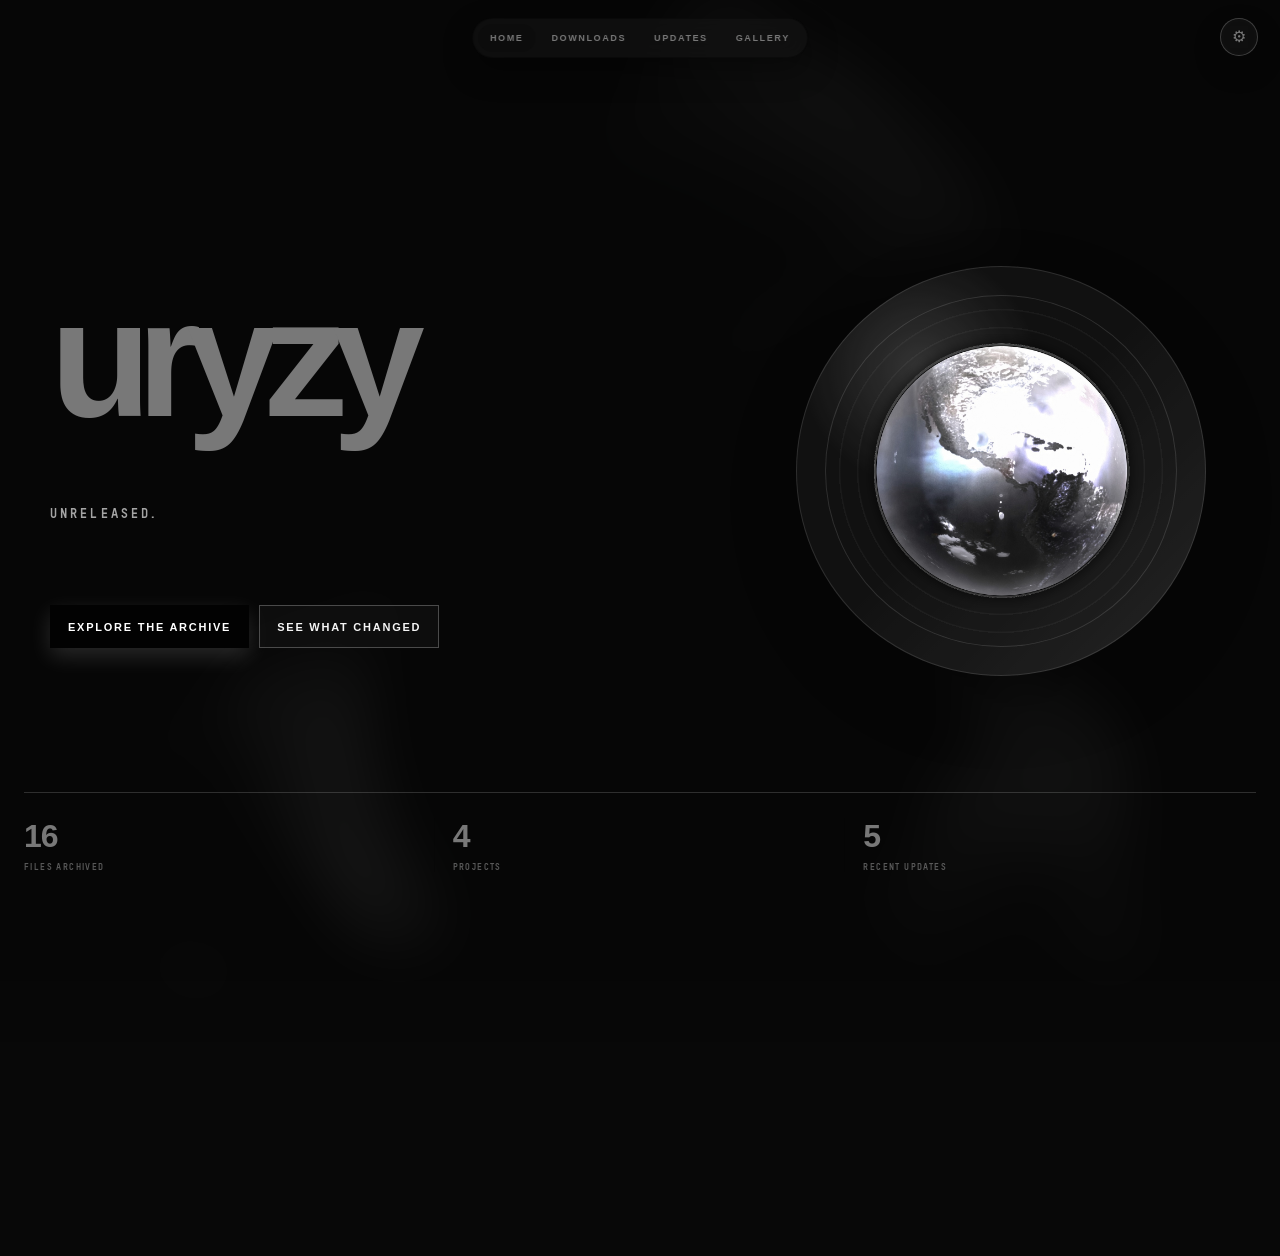
==== commit e80de3b2: "UPDATE UPDATE UPDATE UPDATEUPDATE UPDATEUPDATE UPDATEUPDATE UPDATEUPDATE UPDATEUPDATE UPDATEUPDATE U" ====
--- a/index.html
+++ b/index.html
@@ -723,7 +723,7 @@
 document.getElementById("statProjects").textContent=projectCount;
 document.getElementById("statProjectsLabel").textContent=
   projectCount===1?"Project":"Projects";
-document.getElementById("statUpdates").textContent=3;
+document.getElementById("statUpdates").textContent=5;
 
 var recent=files.slice(-3).reverse();
 
--- a/theme.css
+++ b/theme.css
@@ -1511,3 +1511,52 @@
   opacity:1 !important;
 }
 
+body:before,
+body[data-page="home"]:before,
+body[data-page="updates"]:before,
+body[data-page="gallery"]:before{
+  background-color:var(--bg) !important;
+  background-image:linear-gradient(90deg,var(--bg) 0%,color-mix(in srgb,var(--bg) 76%,transparent) 48%,transparent 100%) !important;
+  opacity:.9 !important;
+}
+
+body[data-theme="light"]:before{background-image:linear-gradient(90deg,#f1f0ec 0%,rgba(241,240,236,.86),rgba(241,240,236,.34)) !important;}
+body[data-theme="king"]:before{background-image:linear-gradient(90deg,#071a52 0%,rgba(7,26,82,.82),rgba(7,26,82,.28)) !important;}
+body[data-theme="pablo"]:before{background-image:linear-gradient(90deg,#5b160d 0%,rgba(91,22,13,.82),rgba(91,22,13,.24)) !important;}
+body[data-theme="yzy"]:before{background-image:radial-gradient(circle at 72% 42%,rgba(255,255,255,.12),transparent 28%),#080808 !important;}
+
+body[data-theme="king"],body[data-theme="pablo"]{--line:rgba(255,255,255,.18);--line-strong:rgba(255,255,255,.3);}
+body[data-theme="king"] .surface-card,body[data-theme="pablo"] .surface-card,
+body[data-theme="yzy"] .surface-card{background:var(--surface) !important;border-color:var(--line) !important;}
+body[data-theme="king"] .btn.primary,body[data-theme="pablo"] .btn.primary,
+body[data-theme="yzy"] .btn.primary{background:var(--accent) !important;color:var(--accent-ink) !important;border-color:var(--accent) !important;}
+
+body[data-theme="yzy"] .yzy-globe canvas{
+  filter:grayscale(1) contrast(1.7) brightness(1.12) drop-shadow(0 0 34px rgba(255,255,255,.22));
+}
+
+html,body{background-color:var(--bg) !important;}
+body:before,
+body[data-page="home"]:before,
+body[data-page="updates"]:before,
+body[data-page="gallery"]:before{
+  position:fixed !important;
+  inset:0 !important;
+  width:auto !important;
+  height:auto !important;
+  right:0 !important;
+  bottom:0 !important;
+  left:0 !important;
+  top:0 !important;
+  mask-image:none !important;
+  -webkit-mask-image:none !important;
+  z-index:-2 !important;
+}
+html{scrollbar-width:thin;}
+
+.container,
+.site-footer{
+  position:relative;
+  z-index:1;
+}
+
